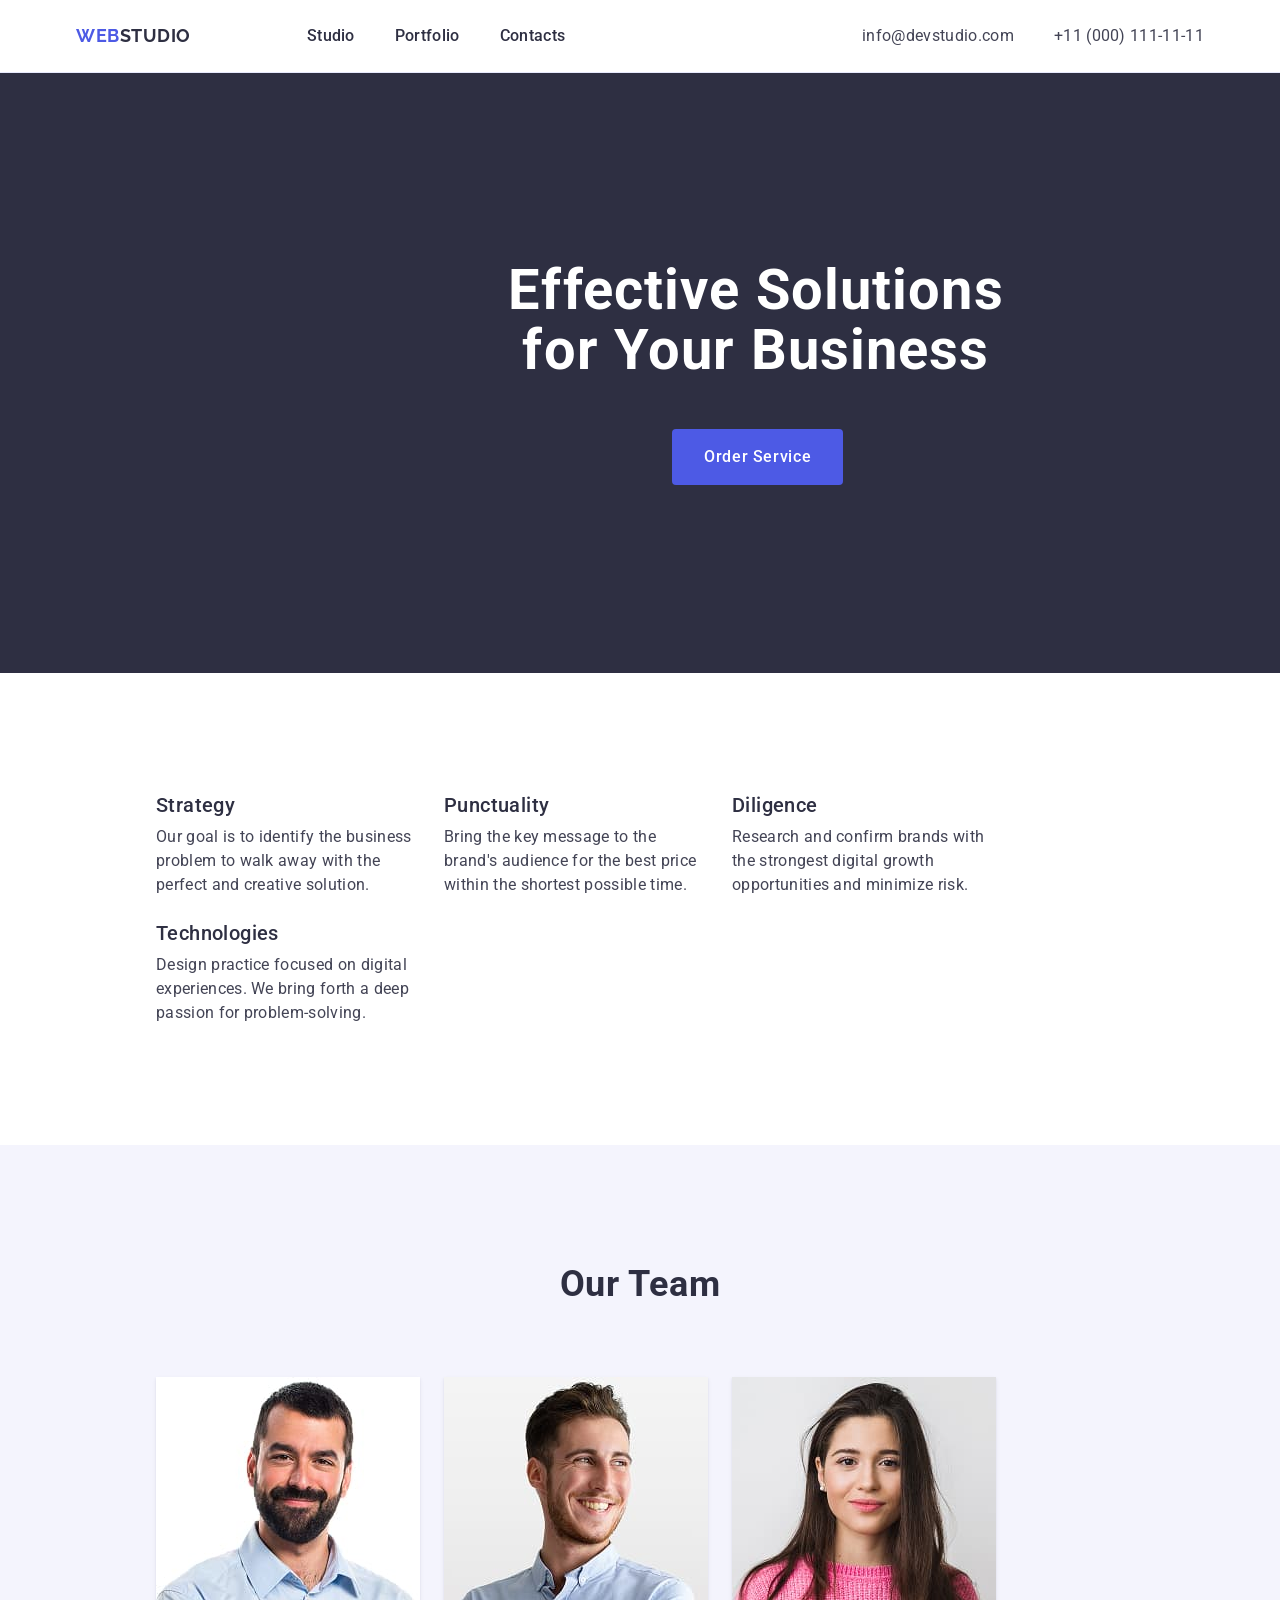
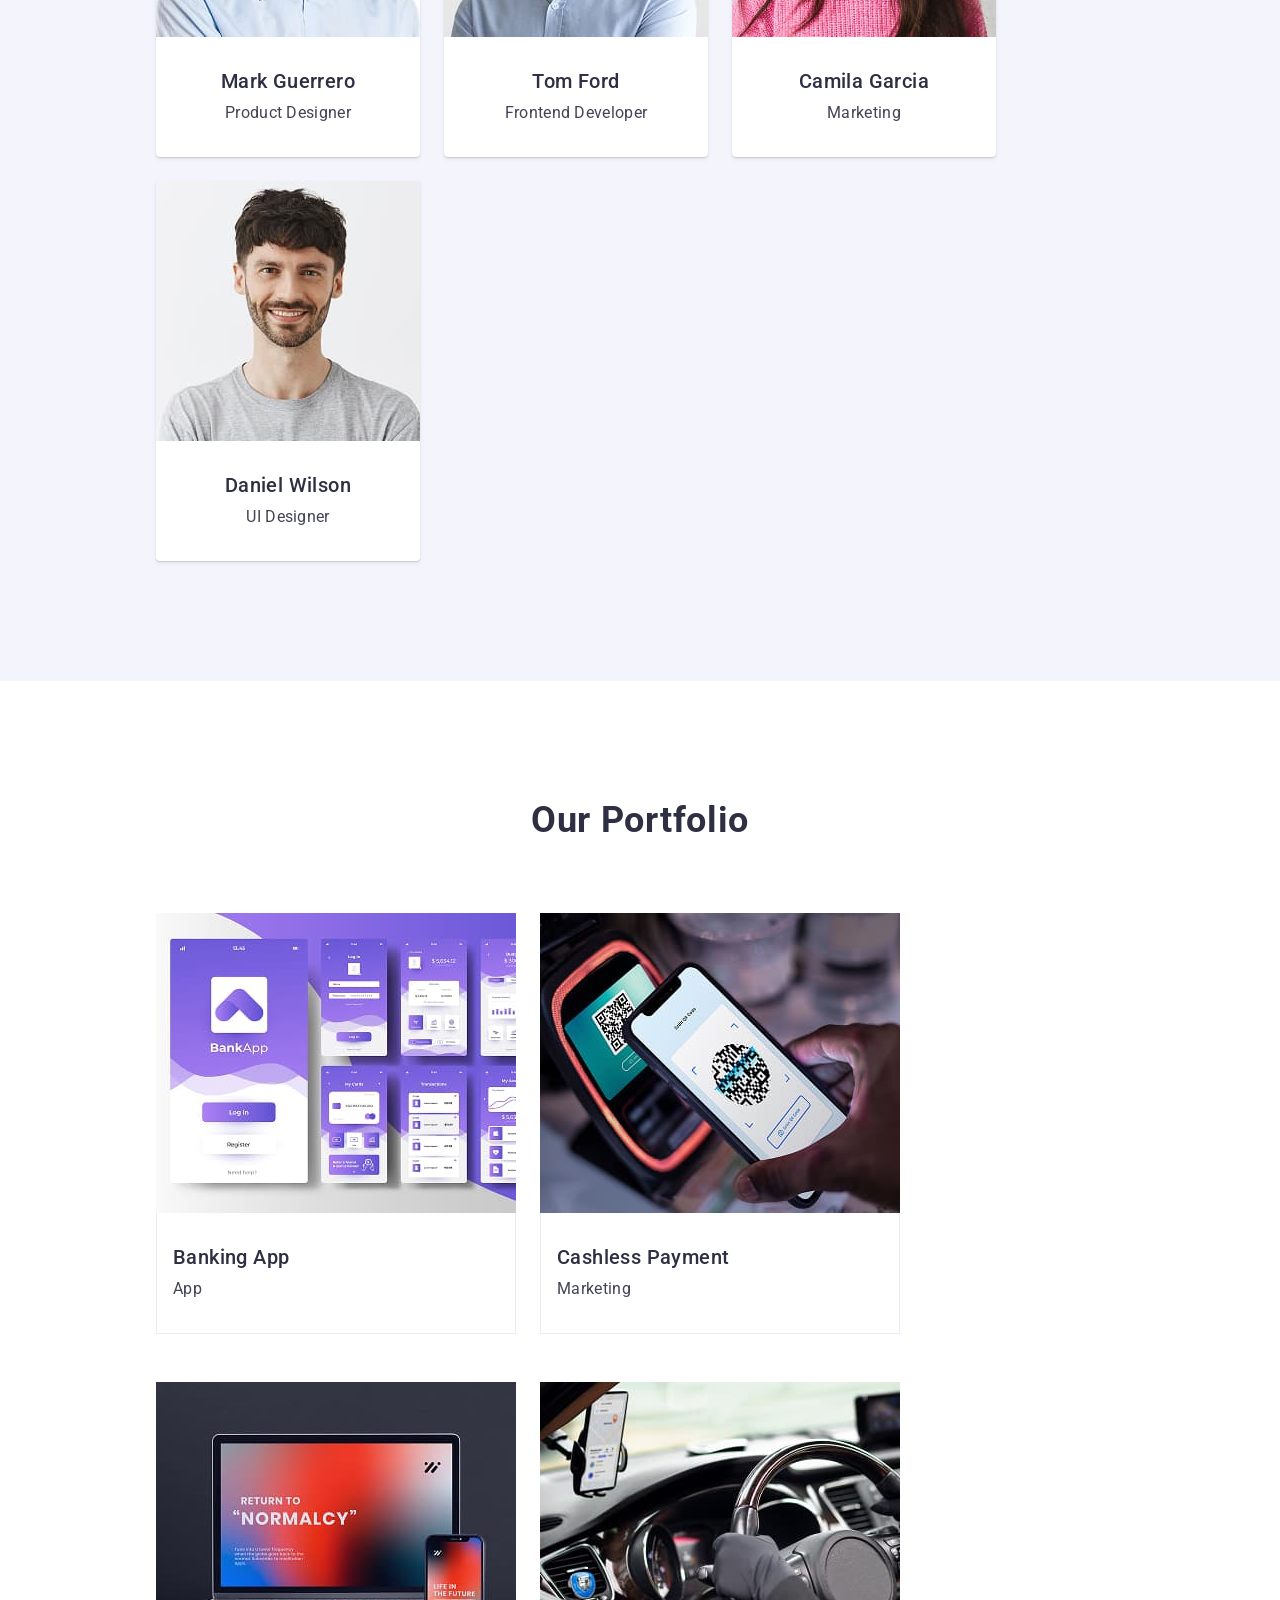
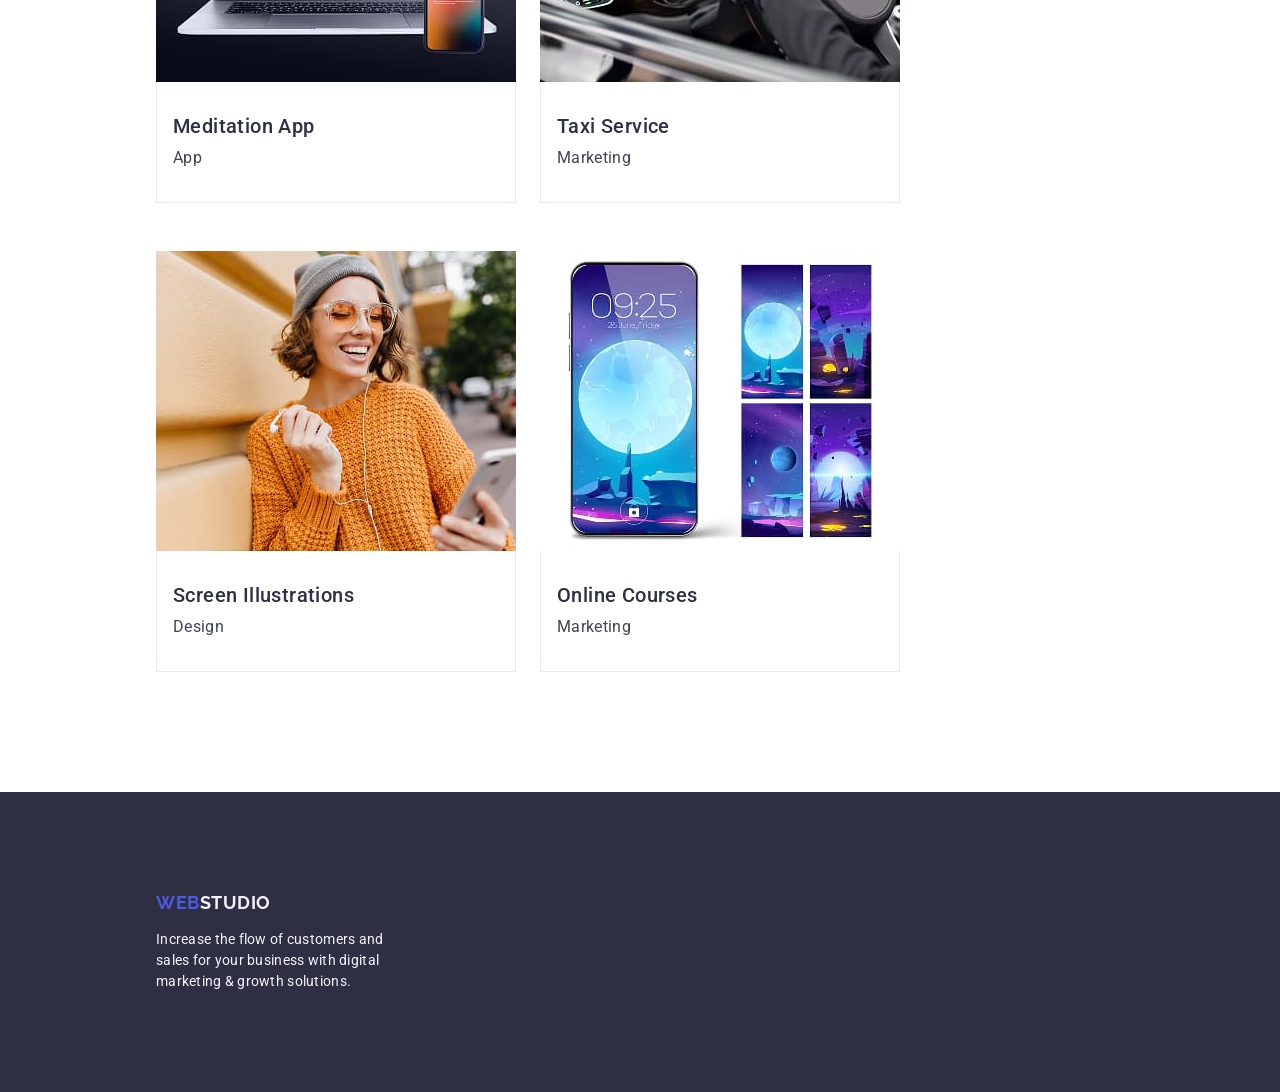
==== index.html @ 321de363 "Update index.html" ====
<!DOCTYPE html>
<html lang="en">
  <head>
    <meta charset="UTF-8" />
    <meta name="viewport" content="width=device-width, initial-scale=1.0" />
    <title>WebStudio</title>
    <link rel="preconnect" href="https://fonts.googleapis.com" />
    <link rel="preconnect" href="https://fonts.gstatic.com" crossorigin />
    <!-- <link
      href="https://fonts.googleapis.com/css2?family=Raleway:wght@700&family=Roboto:wght@400;500;700&display=swap"
      rel="stylesheet"
    /> -->
    <link
      href="https://fonts.googleapis.com/css2?family=Raleway:wght@700&family=Roboto:wght@400;500;700&display=swap"
      rel="stylesheet"
    />

    <!-- <link
      href="https://fonts.googleapis.com/css2?family=Roboto:ital,wght@0,100..900;1,100..900&display=swap"
      rel="stylesheet"
    /> -->
    <link
      rel="stylesheet"
      href="https://cdnjs.cloudflare.com/ajax/libs/modern-normalize/1.1.0/modern-normalize.min.css"
      integrity="sha512-wpPYUAdjBVSE4KJnH1VR1HeZfpl1ub8YT/NKx4PuQ5NmX2tKuGu6U/JRp5y+Y8XG2tV+wKQpNHVUX03MfMFn9Q=="
      crossorigin="anonymous"
      referrerpolicy="no-referrer"
    />
    <link rel="stylesheet" href="./css/styles.css" />
  </head>
  <body>
    <header class="flex-header">
      <div class="header-container  container">
        <nav class="header-nav">
          <a class="header-logo link" href="./index.html" lang="en"
            >WEB<span class="header-logo-studio">Studio</span></a
          >
          <ul class="header-list list">
            <li class="header-item">
              <a class="header-link link" href="./index.html">Studio</a>
            </li>
            <li class="header-item">
              <a class="header-link link" href="">Portfolio</a>
            </li>
            <li class="header-item">
              <a class="header-link link" href="">Contacts</a>
            </li>
          </ul>
        </nav>
        <address class="header-address">
          <ul class="address-list list">
            <li class="address-item">
              <a class="header-address link" href="mailto:info@devstudio.com"
                >info@devstudio.com</a
              >
            </li>
            <li class="address-item">
              <a class="header-address link" href="tel:+110001111111"
                >+11 (000) 111-11-11</a
              >
            </li>
          </ul>
        </address>
      </div>
    </header>
    <main class="main-padding ">
      <section class="hero section">
        <div class="hero-container container">
          <h1 class="hero-title">
            Effective Solutions <br />
            for Your Business
          </h1>
          <button type="button" class="hero-btn">Order Service</button>
        </div>
      </section>
      <section class="advantage section">
        <div class="container">
          <h2 class="advantage-title visually-hidden">advantage</h2>
          <ul class="advantage-list list">
            <li class="advantage-item">
              <h3 class="advantage-title">Strategy</h3>
              <p class="advantage-after-title">
                Our goal is to identify the business problem to walk away with the
                perfect and creative solution.
              </p>
            </li>
            <li class="advantage-item">
              <h3 class="advantage-title">Punctuality</h3>
              <p class="advantage-after-title">
                Bring the key message to the brand's audience for the best price
                within the shortest possible time.
              </p>
            </li>
            <li class="advantage-item">
              <h3 class="advantage-title">Diligence</h3>
              <p class="advantage-after-title">
                Research and confirm brands with the strongest digital growth
                opportunities and minimize risk.
              </p>
            </li>
            <li class="advantage-item">
              <h3 class="advantage-title">Technologies</h3>
              <p class="advantage-after-title">
                Design practice focused on digital experiences. We bring forth a
                deep passion for problem-solving.
              </p>
            </li>
          </ul>
        </div>
      </section>
      <section class="our-team section">
        <div class="container">
          <h2 class="our-team-title">Our Team</h2>
          <ul class="our-team-list list">
            <li class="team-list">
              <img src="./images/img1.jpg" alt="employee" width="264" />
              <div class="team-card">
                <h3 class="subtitle">Mark Guerrero</h3>
                <p class="after-title" lang="en">Product Designer</p>
              </div>
            </li>
            <li class="team-list">
              <img src="./images/img2.jpg" alt="employee" width="264" />
              <div class="team-card">
                <h3 class="subtitle">Tom Ford</h3>
                <p class="after-title" lang="en">Frontend Developer</p>
              </div>
            </li>
            <li class="team-list">
              <img src="./images/img3.jpg" alt="employee" width="264" />
              <div class="team-card">
                <h3 class="subtitle">Camila Garcia</h3>
                <p class="after-title" lang="en">Marketing</p>
              </div>
            </li>
            <li class="team-list">
              <img src="./images/img4.jpg" alt="employee" width="264" />
              <div class="team-card">
                <h3 class="subtitle">Daniel Wilson</h3>
                <p class="after-title" lang="en">UI Designer</p>
              </div>
            </li>
          </ul>
        </div>
      </section>
      <section class="our-portfolio section">
        <div class="container">
          <h2 class="our-team-title">Our Portfolio</h2>
          <ul class="portfolio-list list">
            <li class="portfolio-item">
              <img src="./images/img5.jpg" alt="mobile app pages" width="360" />
              <div class="portfolio-card">
                <h3 class="subtitle">Banking App</h3>
                <p class="after-title" lang="en">App</p>
              </div>
            </li>
            <li class="portfolio-item">
              <img
                src="./images/img6.jpg"
                alt="phone scans QR code"
                width="360"
              />
              <div class="portfolio-card">
                <h3 class="subtitle">Cashless Payment</h3>
                <p class="after-title" lang="en">Marketing</p>
              </div>
            </li>
            <li class="portfolio-item">
              <img src="./images/img7.jpg" alt="laptop and phone" width="360" />
              <div class="portfolio-card">
                <h3 class="subtitle">Meditation App</h3>
                <p class="after-title" lang="en">App</p>
              </div>
            </li>
            <li class="portfolio-item">
              <img
                src="./images/img8.jpg"
                alt="car steering wheel and its control panel"
                width="360"
              />
              <div class="portfolio-card">
                <h3 class="subtitle">Taxi Service</h3>
                <p class="after-title" lang="en">Marketing</p>
              </div>
            </li>
            <li class="portfolio-item">
              <img src="./images/img9.jpg" alt="girl in headphones" width="360" />
              <div class="portfolio-card">
                <h3 class="subtitle">Screen Illustrations</h3>
                <p class="after-title" lang="en">Design</p>
              </div>
            </li>
            <li class="portfolio-item">
              <img
                src="./images/img10.jpg"
                alt="phone screen wallpaper"
                width="360"
              />
              <div class="portfolio-card">
                <h3 class="subtitle">Online Courses</h3>
                <p class="after-title" lang="en">Marketing</p>
              </div>
            </li>
          </ul>
        </div>
      </section>
    </main>
    <footer class="footer-background ">
      <div class="container">
        <a class="footer-logo link" href="./index.html" lang="en"
          >WEB<span class="footer-logo-studio">Studio</span></a
        >
        <p class="footer-after-title">
          Increase the flow of customers and sales for your business with
          digital marketing & growth solutions.
        </p>
      </div>
    </footer>
  </body>
</html>
---- css/styles.css ----
:root {
  --h-color: #2e2f42;
  --paragraph-color: #434455;
  --accent-color: #4d5ae5;
  --background-color: #ffffff;
  --logo-color: #f4f4fd;
  --focus-color: #404bbf;
}

*,
*::before,
*::after {
  box-sizing: border-box;
}

h1,
h2,
h3,
h4,
h5,
h6 {
  padding: 0;
  margin: 0;
}
p {
  margin: 0;
  padding: 0;
}

ul {
  margin: 0;
  padding: 0;
}

img {
  display: block;
  max-width: 100%;
  height: auto;
}

main {
  display: block;
  margin: 0;
  padding: 0;
  /* width: 100%; */
}

.container {
  width: 100%;
  max-width: 1440px;
  padding-left: 156px;
  padding-right: 156px;
  /* margin-left: auto;
  margin-right: auto; */
  /* box-sizing: border-box; */
}

body {
  font-family: "Roboto", sans-serif;
  background: var(--background-color);
  color: var(--paragraph-color);
  overflow-x: hidden;
  margin: 0;
}

address {
  font-style: normal;
}

button {
  all: unset;
  cursor: pointer;
  font: inherit;
  color: inherit;
  background-color: transparent;
}

.visually-hidden {
  position: absolute;
  width: 1px;
  height: 1px;
  margin: -1px;
  padding: 0;
  overflow: hidden;
  clip: rect(0, 0, 0, 0);
  white-space: nowrap;
  border: 0;
}

.section {
  padding-top: 120px;
  padding-bottom: 120px;
}

.list {
  list-style: none;
}

.link {
  text-decoration: none;
}

/* header*/

.flex-header{
 border-bottom: 1px solid #e7e9fc;
}

.header-container {
  width: 1158px;
  padding: 0 15px;
  display: flex;
  justify-content: space-between;
  align-items: center;
  padding-top: 24px;
  padding-bottom: 24px;
  flex-wrap: wrap;
  margin: 0 auto;
 
}

.header {
  background: var(--background-color);
}

.header-nav {
  display: flex;
  align-items: center;
  gap: 40px;
  flex-wrap: wrap;
}

.header-list {
  display: flex;
  gap: 40px;
}

.address-list {
  display: flex;
  flex-wrap: wrap;
  gap: 40px;
}

.header-logo-studio {
  font-family: "Raleway", sans-serif;
  font-weight: bold;
  font-size: 18px;
  text-transform: uppercase;
  line-height: 1.17;
  letter-spacing: 0.03em;
  color: var(--h-color);
  margin-right: 76px
}

.header-item {
  display: block;
  box-sizing: border-box;
}

.header-logo {
  font-family: "Raleway", sans-serif;
  font-weight: bold;
  text-transform: uppercase;
  font-size: 18px;
  line-height: 1.17;
  letter-spacing: 0.03em;
  display: inline-block;
  color: var(--accent-color);
}

.header-link {
  font-weight: 500;
  font-size: 16px;
  line-height: 1.5;
  letter-spacing: 0.02em;
  color: var(--h-color);
}
.header-link:hover,
.header-link:focus,
.header-link:active {
  color: var(--focus-color);
}

.header-list {
  display: flex;
  flex-wrap: wrap;
  gap: 40px;
}

.header-address {
  font-weight: 400;
  font-size: 16px;
  line-height: 1.5;
  letter-spacing: 0.02em;
  color: var(--paragraph-color);
}

.header-address:hover,
.header-address:focus {
  color: var(--focus-color);
}

/* hero*/

.hero {
  background: var(--h-color);
  text-align: center;
  padding: 188px 0 188px 0px;
}

.hero-title {
  max-width: 496px;
  font-weight: 700;
  font-size: 56px;
  line-height: 1.07;
  text-align: center;
  letter-spacing: 0.02em;
  color: var(--background-color);
  margin-bottom: 48px;
}

.hero-container {
  margin-left: 352px;
}

.hero-btn {
  display: block;
  box-sizing: border-box;
  font-weight: 500;
  font-size: 16px;
  line-height: 1.5;
  letter-spacing: 0.04em;
  color: var(--background-color);
  background: #4d5ae5;
  text-align: center;
  min-width: 169px;
  height: 56px;
  padding: 16px 32px 16px 32px;
  border-radius: 4px;
  margin-left: 164px;
}

.hero-btn:hover,
.hero-btn:focus {
  background: var(--focus-color);
}

/*advantage */

.advantage-list {
  display: flex;
  flex-wrap: wrap;
  gap: 24px;
}

.advantage-title {
  font-weight: 500;
  font-size: 20px;
  line-height: 1.2;
  letter-spacing: 0.02em;
  color: var(--h-color);
  margin-bottom: 8px;
}
.advantage-after-title {
  font-size: 16px;
  line-height: 1.5;
  letter-spacing: 0.02em;
  color: var(--paragraph-color);
  max-width: 264px;
}

/*our_team*/

.our-team {
  background-color: var(--logo-color);
}

.our-team-list {
  display: flex;
  flex-wrap: wrap;
  gap: 24px;
}

.our-team-title {
  font-weight: bold;
  font-size: 36px;
  line-height: 1.11;
  text-align: center;
  letter-spacing: 0.02em;
  text-transform: capitalize;
  color: var(--h-color);
  margin-bottom: 72px;
}

.subtitle {
  font-weight: 500;
  font-size: 20px;
  line-height: 1.2;
  letter-spacing: 0.02em;
  color: var(--h-color);
}
.after-title {
  font-size: 16px;
  line-height: 1.5;
  letter-spacing: 0.02em;
  color: var(--paragraph-color);
}

.team-list {
  background-color: var(--background-color);
  border-radius: 0px 0px 4px 4px;
  box-shadow: 0px 2px 4px rgba(46, 47, 66, 0.08),
    0px 1px 1px rgba(46, 47, 66, 0.16);
}

.team-list img {
  display: block;
}

.team-card {
  text-align: center;
  padding: 32px 0 32px 0;
}

.subtitle {
  margin-bottom: 8px;
}

/* our portfolio */

.portfolio-list {
  display: flex;
  column-gap: 24px;
  flex-wrap: wrap;
  /* flex-direction: row; */
  /* justify-content: space-between; */
  /* flex-wrap: wrap; */
}

.portfolio-card {
  padding: 32px 16px;
  padding-bottom: 32px;
  border-bottom: 1px solid #e7e9fc;
  border-left: 1px solid #e7e9fc;
  border-right: 1px solid #e7e9fc;
}

.portfolio-item {
  background-color: var(--background-color);
  width: fit-content;
  margin-bottom: 48px;
}

.portfolio-item:nth-last-child(-n + 3) {
  margin-bottom: 0;
}

/*footer*/

.footer-logo {
  font-family: "Raleway", sans-serif;
  font-weight: bold;
  text-transform: uppercase;
  font-size: 18px;
  line-height: 1.17;
  letter-spacing: 0.03em;
  display: inline-block;
  color: var(--accent-color);
  margin-bottom: 16px;
}

.footer-background {
  background: var(--h-color);
  padding: 100px 0 100px 0;
}

.footer-logo-studio {
  font-family: "Raleway", sans-serif;
  font-weight: bold;
  text-transform: uppercase;
  font-size: 18px;
  line-height: 1.17;
  letter-spacing: 0.03em;
  color: var(--logo-color);
}

.footer-after-title {
  font-size: 14px;
  line-height: 1.5;
  letter-spacing: 0.02em;
  color: var(--logo-color);
  width: 264px;
}
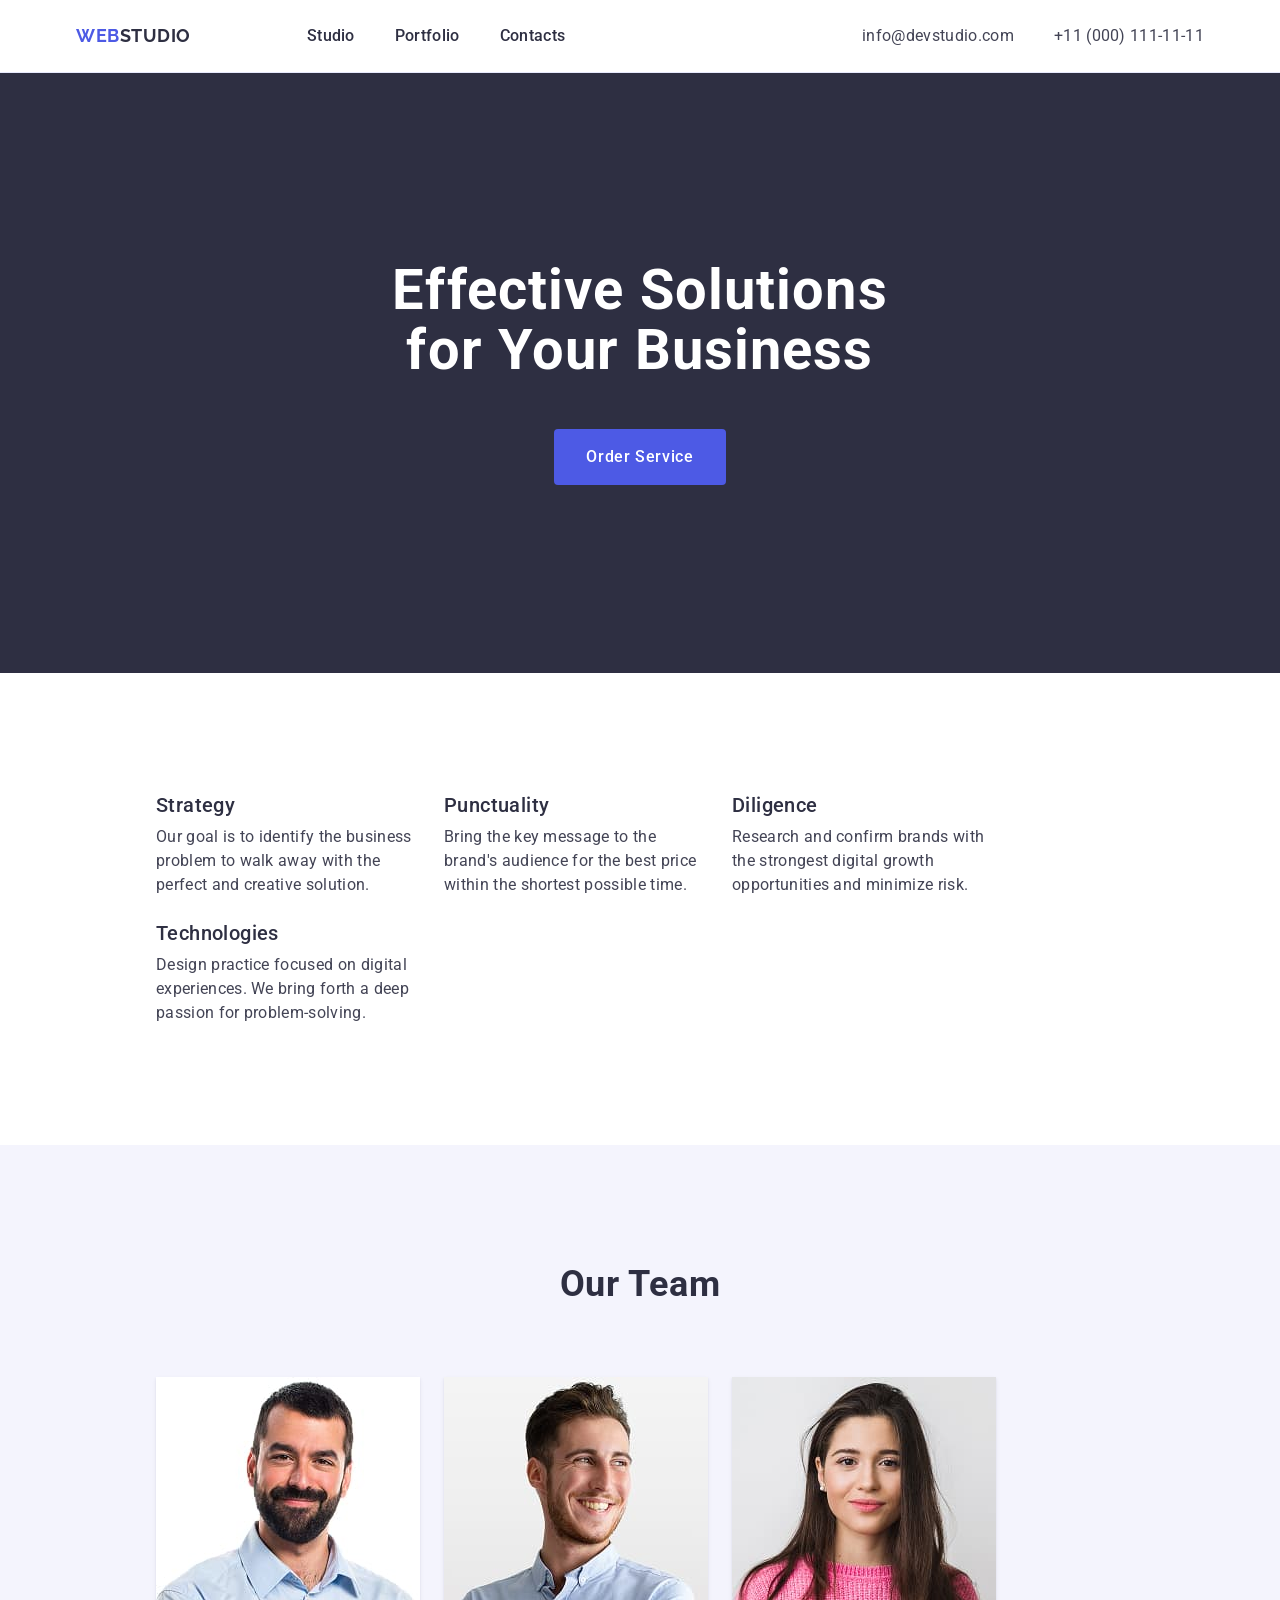
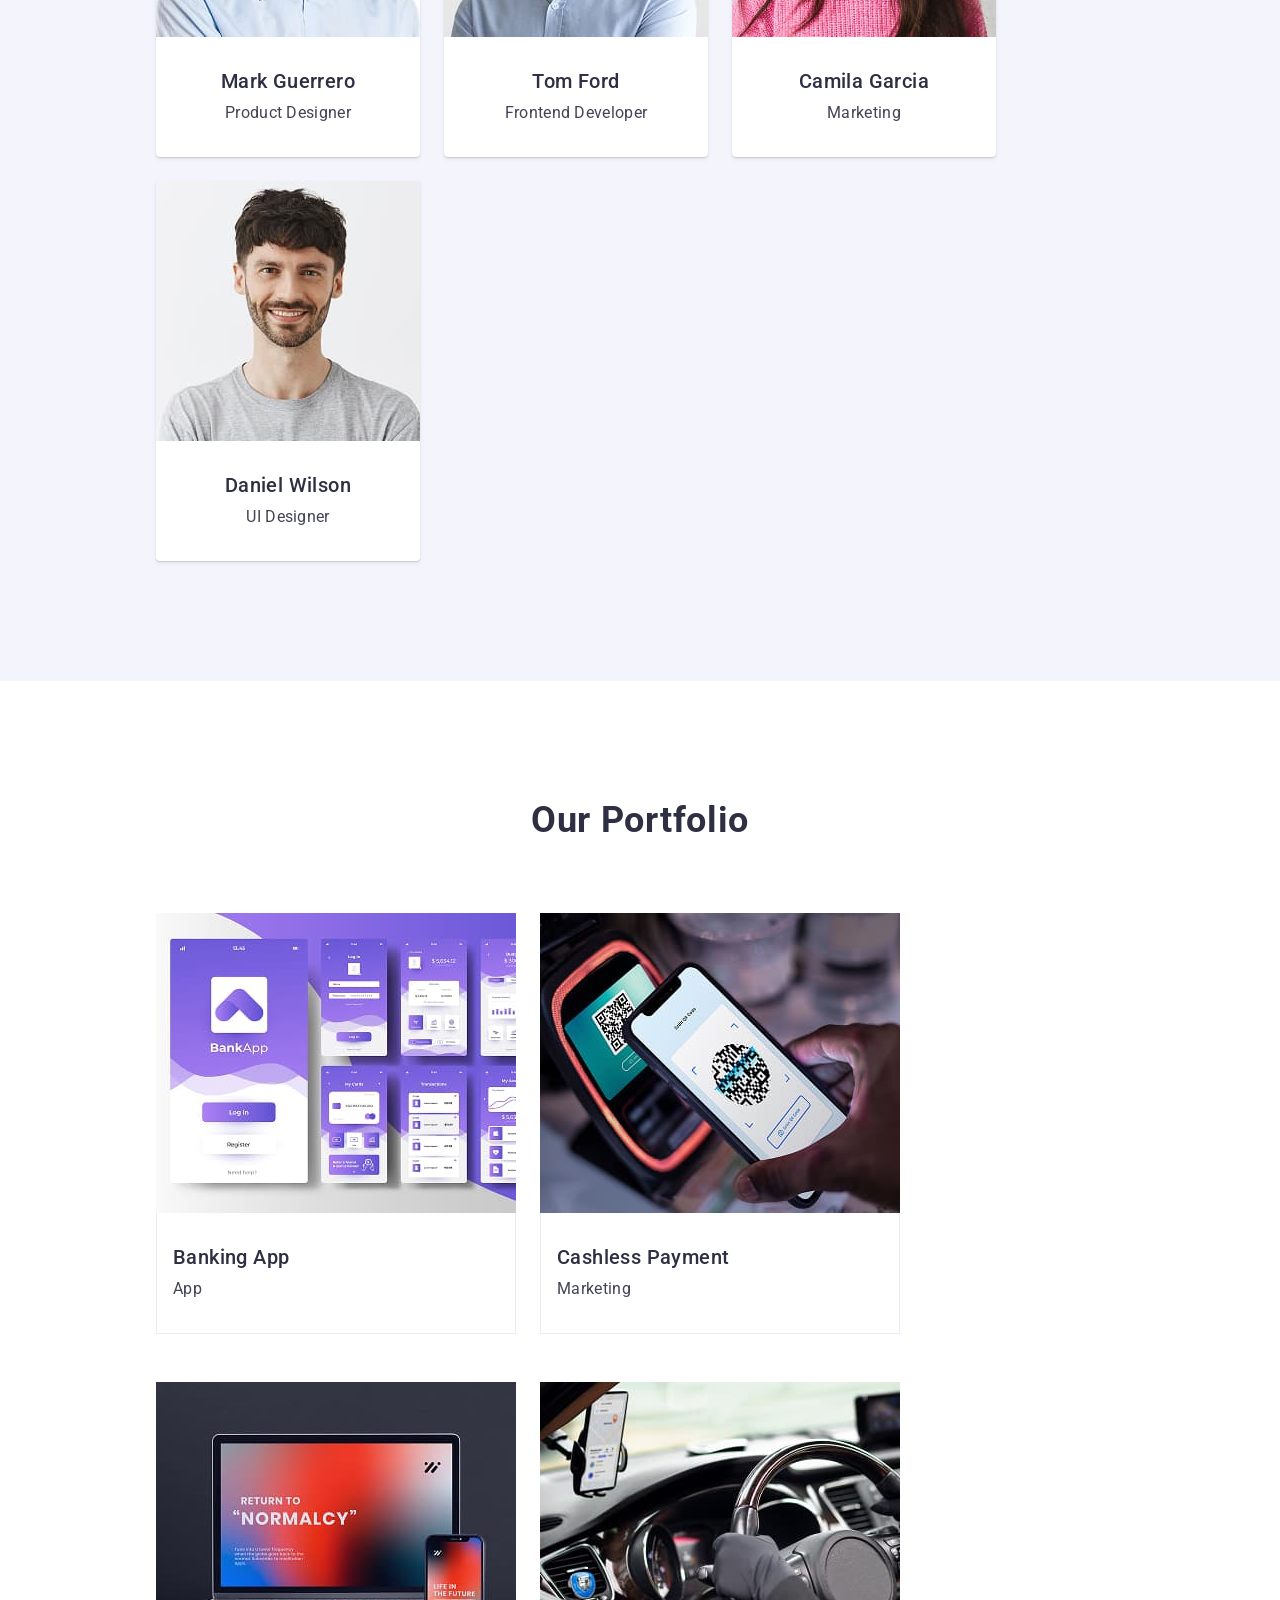
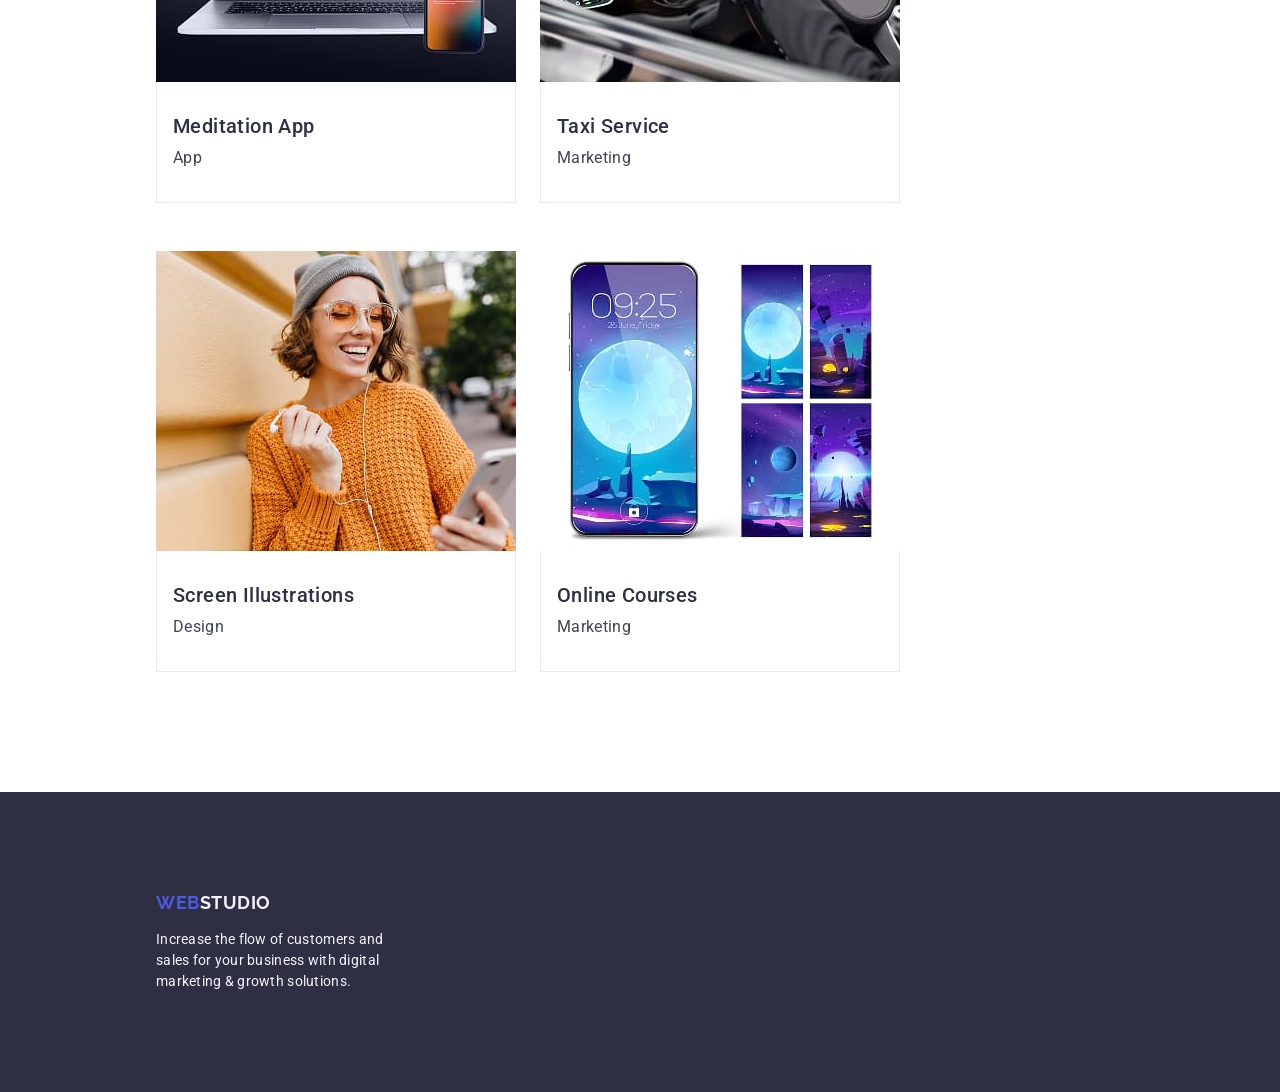
==== commit 3368f110: "hero btn" ====
--- a/index.html
+++ b/index.html
@@ -28,7 +28,7 @@
     />
     <link rel="stylesheet" href="./css/styles.css" />
   </head>
-  <body>
+  <body >
     <header class="flex-header">
       <div class="header-container  container">
         <nav class="header-nav">
--- a/css/styles.css
+++ b/css/styles.css
@@ -50,9 +50,9 @@
   max-width: 1440px;
   padding-left: 156px;
   padding-right: 156px;
-  /* margin-left: auto;
-  margin-right: auto; */
-  /* box-sizing: border-box; */
+  margin-left: auto;
+  margin-right: auto;
+  box-sizing: border-box;
 }
 
 body {
@@ -102,8 +102,8 @@
 
 /* header*/
 
-.flex-header{
- border-bottom: 1px solid #e7e9fc;
+.flex-header {
+  border-bottom: 1px solid #e7e9fc;
 }
 
 .header-container {
@@ -116,7 +116,6 @@
   padding-bottom: 24px;
   flex-wrap: wrap;
   margin: 0 auto;
- 
 }
 
 .header {
@@ -149,7 +148,6 @@
   line-height: 1.17;
   letter-spacing: 0.03em;
   color: var(--h-color);
-  margin-right: 76px
 }
 
 .header-item {
@@ -166,6 +164,7 @@
   letter-spacing: 0.03em;
   display: inline-block;
   color: var(--accent-color);
+  margin-right: 76px;
 }
 
 .header-link {
@@ -220,7 +219,11 @@
 }
 
 .hero-container {
-  margin-left: 352px;
+  /* margin-left: 352px; */
+  text-align: center;
+  display: flex;
+  flex-direction: column;
+  align-items: center;
 }
 
 .hero-btn {
@@ -232,12 +235,12 @@
   letter-spacing: 0.04em;
   color: var(--background-color);
   background: #4d5ae5;
-  text-align: center;
+  /* text-align: center; */
   min-width: 169px;
   height: 56px;
   padding: 16px 32px 16px 32px;
   border-radius: 4px;
-  margin-left: 164px;
+  /* margin-left: 164px; */
 }
 
 .hero-btn:hover,
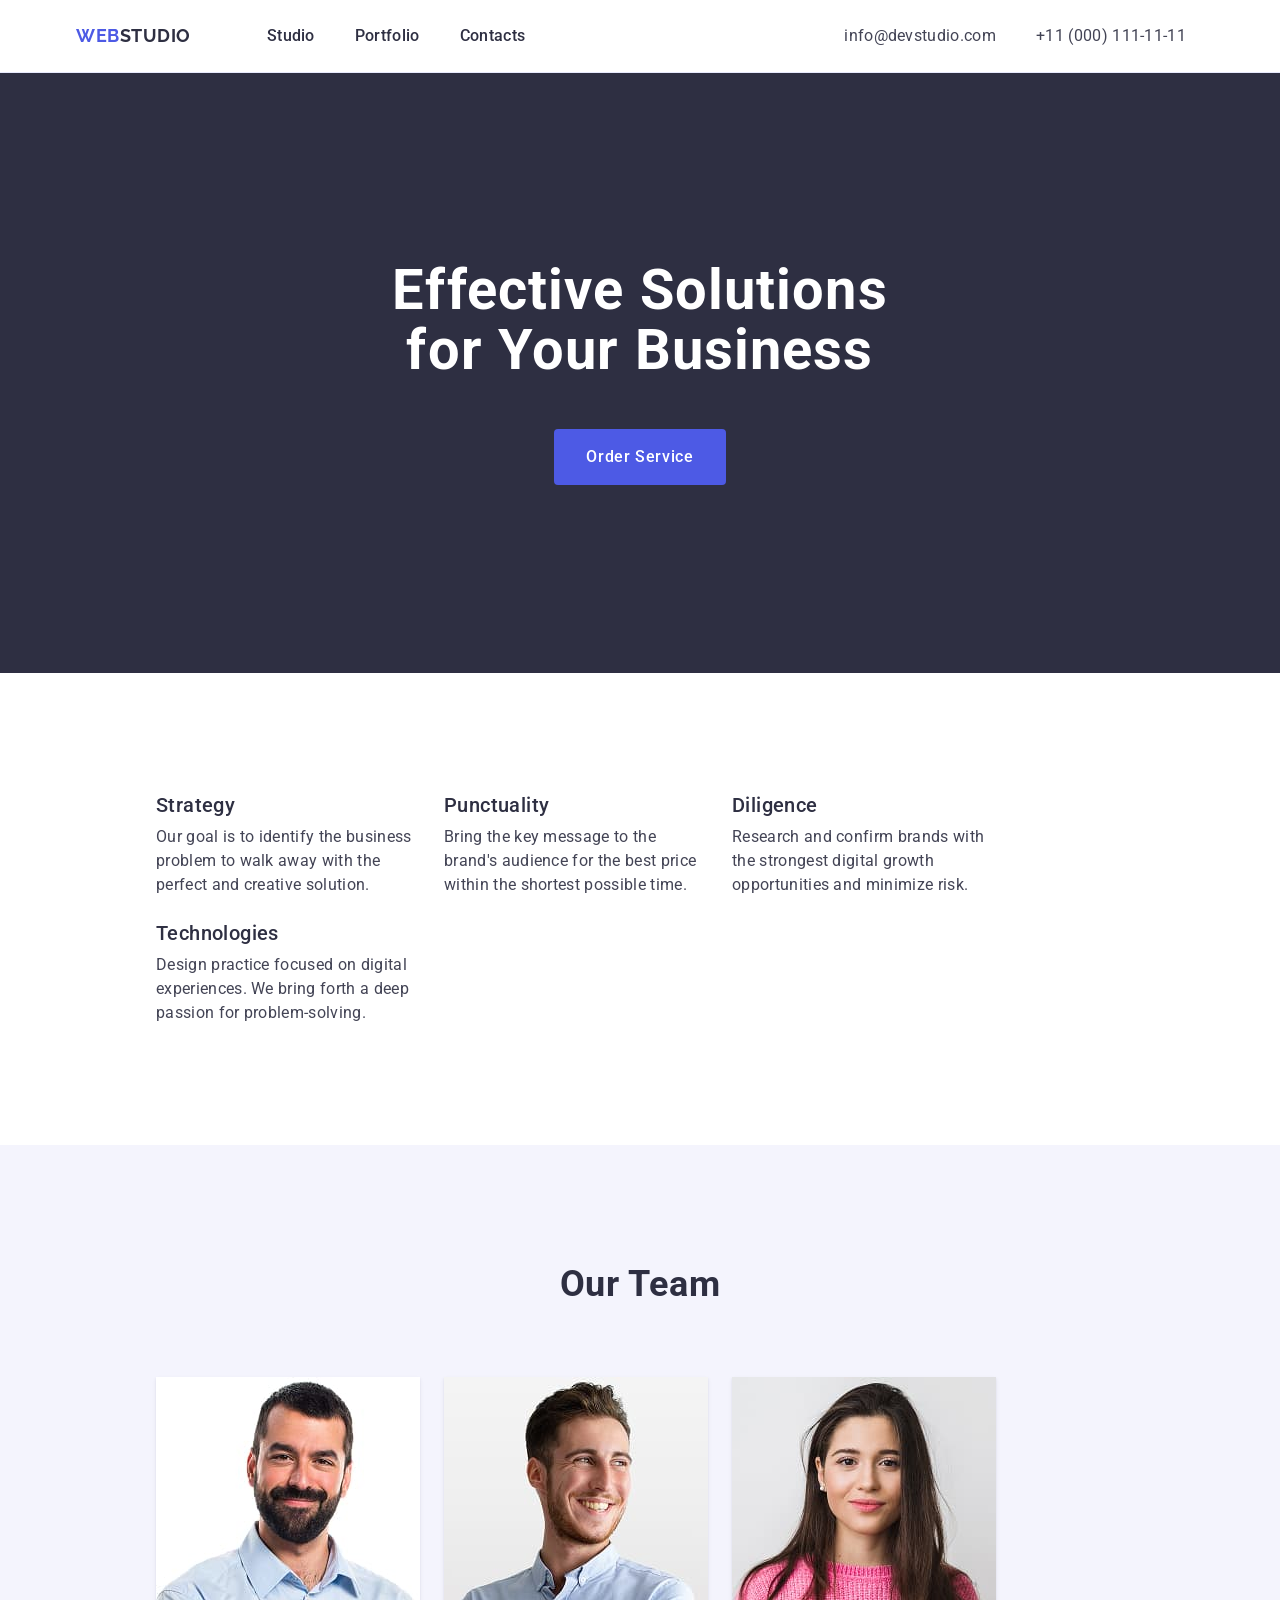
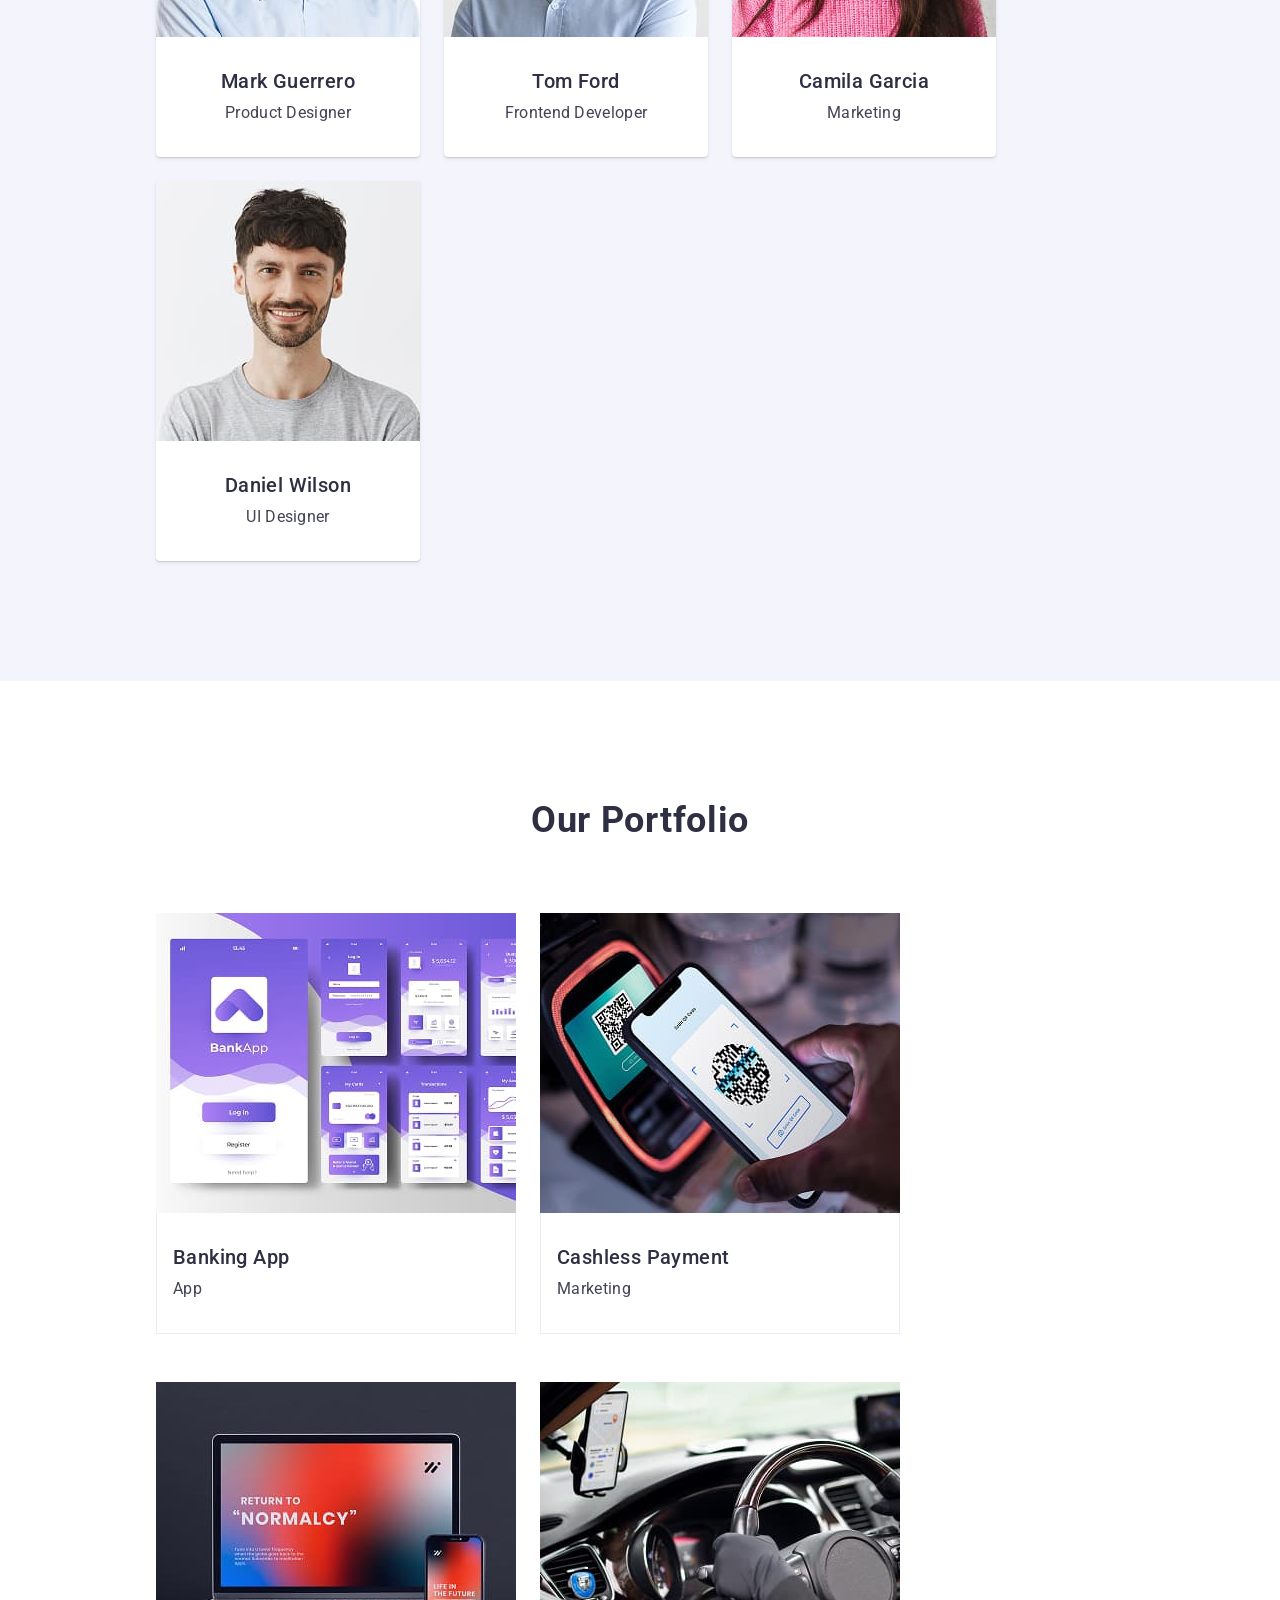
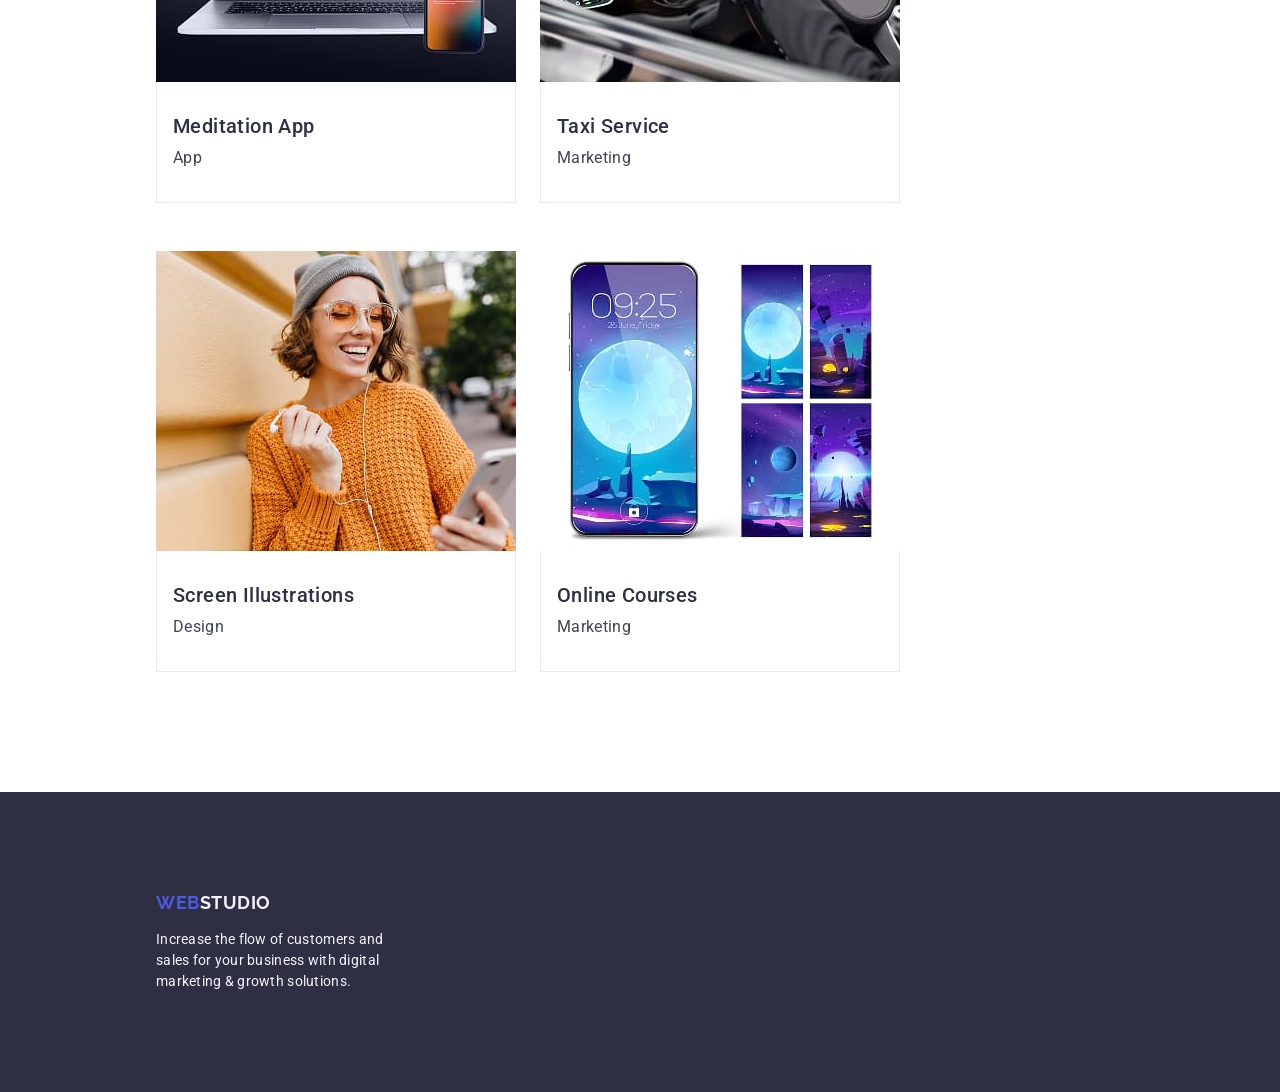
==== commit 067eea0d: "header" ====
--- a/index.html
+++ b/index.html
@@ -28,13 +28,13 @@
     />
     <link rel="stylesheet" href="./css/styles.css" />
   </head>
-  <body >
+  <body>
     <header class="flex-header">
-      <div class="header-container  container">
+      <div class="header-container container">
+        <a class="header-logo link" href="./index.html" lang="en"
+          >WEB<span class="header-logo-studio">Studio</span></a
+        >
         <nav class="header-nav">
-          <a class="header-logo link" href="./index.html" lang="en"
-            >WEB<span class="header-logo-studio">Studio</span></a
-          >
           <ul class="header-list list">
             <li class="header-item">
               <a class="header-link link" href="./index.html">Studio</a>
@@ -63,7 +63,7 @@
         </address>
       </div>
     </header>
-    <main class="main-padding ">
+    <main class="main-padding">
       <section class="hero section">
         <div class="hero-container container">
           <h1 class="hero-title">
@@ -80,8 +80,8 @@
             <li class="advantage-item">
               <h3 class="advantage-title">Strategy</h3>
               <p class="advantage-after-title">
-                Our goal is to identify the business problem to walk away with the
-                perfect and creative solution.
+                Our goal is to identify the business problem to walk away with
+                the perfect and creative solution.
               </p>
             </li>
             <li class="advantage-item">
@@ -184,7 +184,11 @@
               </div>
             </li>
             <li class="portfolio-item">
-              <img src="./images/img9.jpg" alt="girl in headphones" width="360" />
+              <img
+                src="./images/img9.jpg"
+                alt="girl in headphones"
+                width="360"
+              />
               <div class="portfolio-card">
                 <h3 class="subtitle">Screen Illustrations</h3>
                 <p class="after-title" lang="en">Design</p>
@@ -205,7 +209,7 @@
         </div>
       </section>
     </main>
-    <footer class="footer-background ">
+    <footer class="footer-background">
       <div class="container">
         <a class="footer-logo link" href="./index.html" lang="en"
           >WEB<span class="footer-logo-studio">Studio</span></a
--- a/css/styles.css
+++ b/css/styles.css
@@ -107,13 +107,17 @@
 }
 
 .header-container {
+  /* padding-left: 156px; */
   width: 1158px;
   padding: 0 15px;
-  display: flex;
-  justify-content: space-between;
+  display: flex; 
   align-items: center;
-  padding-top: 24px;
-  padding-bottom: 24px;
+  justify-content: flex-start;
+  /* align-items: center; */
+  /* padding: 0px 15px 0px 15px; */
+  /* padding-top: 24px;
+  padding-bottom: 24px; */
+  /* padding: 24px 0 24px 0; */
   flex-wrap: wrap;
   margin: 0 auto;
 }
@@ -123,21 +127,25 @@
 }
 
 .header-nav {
-  display: flex;
-  align-items: center;
+  /* display: flex; */
+  /* align-items: center; */
+  /* gap: 40px;
+  flex-wrap: wrap; */
+}
+
+.header-list {
+  /* display: flex;
+  gap: 40px; */
+  /* margin-left: 320px; */
+  /* padding: 24px 0; */
+  /* padding: 24px 0 24px; */
+}
+
+.address-list {
+  display: flex;
+  flex-wrap: wrap;
   gap: 40px;
-  flex-wrap: wrap;
-}
-
-.header-list {
-  display: flex;
-  gap: 40px;
-}
-
-.address-list {
-  display: flex;
-  flex-wrap: wrap;
-  gap: 40px;
+  margin-left: 319px;
 }
 
 .header-logo-studio {
@@ -153,6 +161,7 @@
 .header-item {
   display: block;
   box-sizing: border-box;
+  padding: 24px 0 24px 0;
 }
 
 .header-logo {
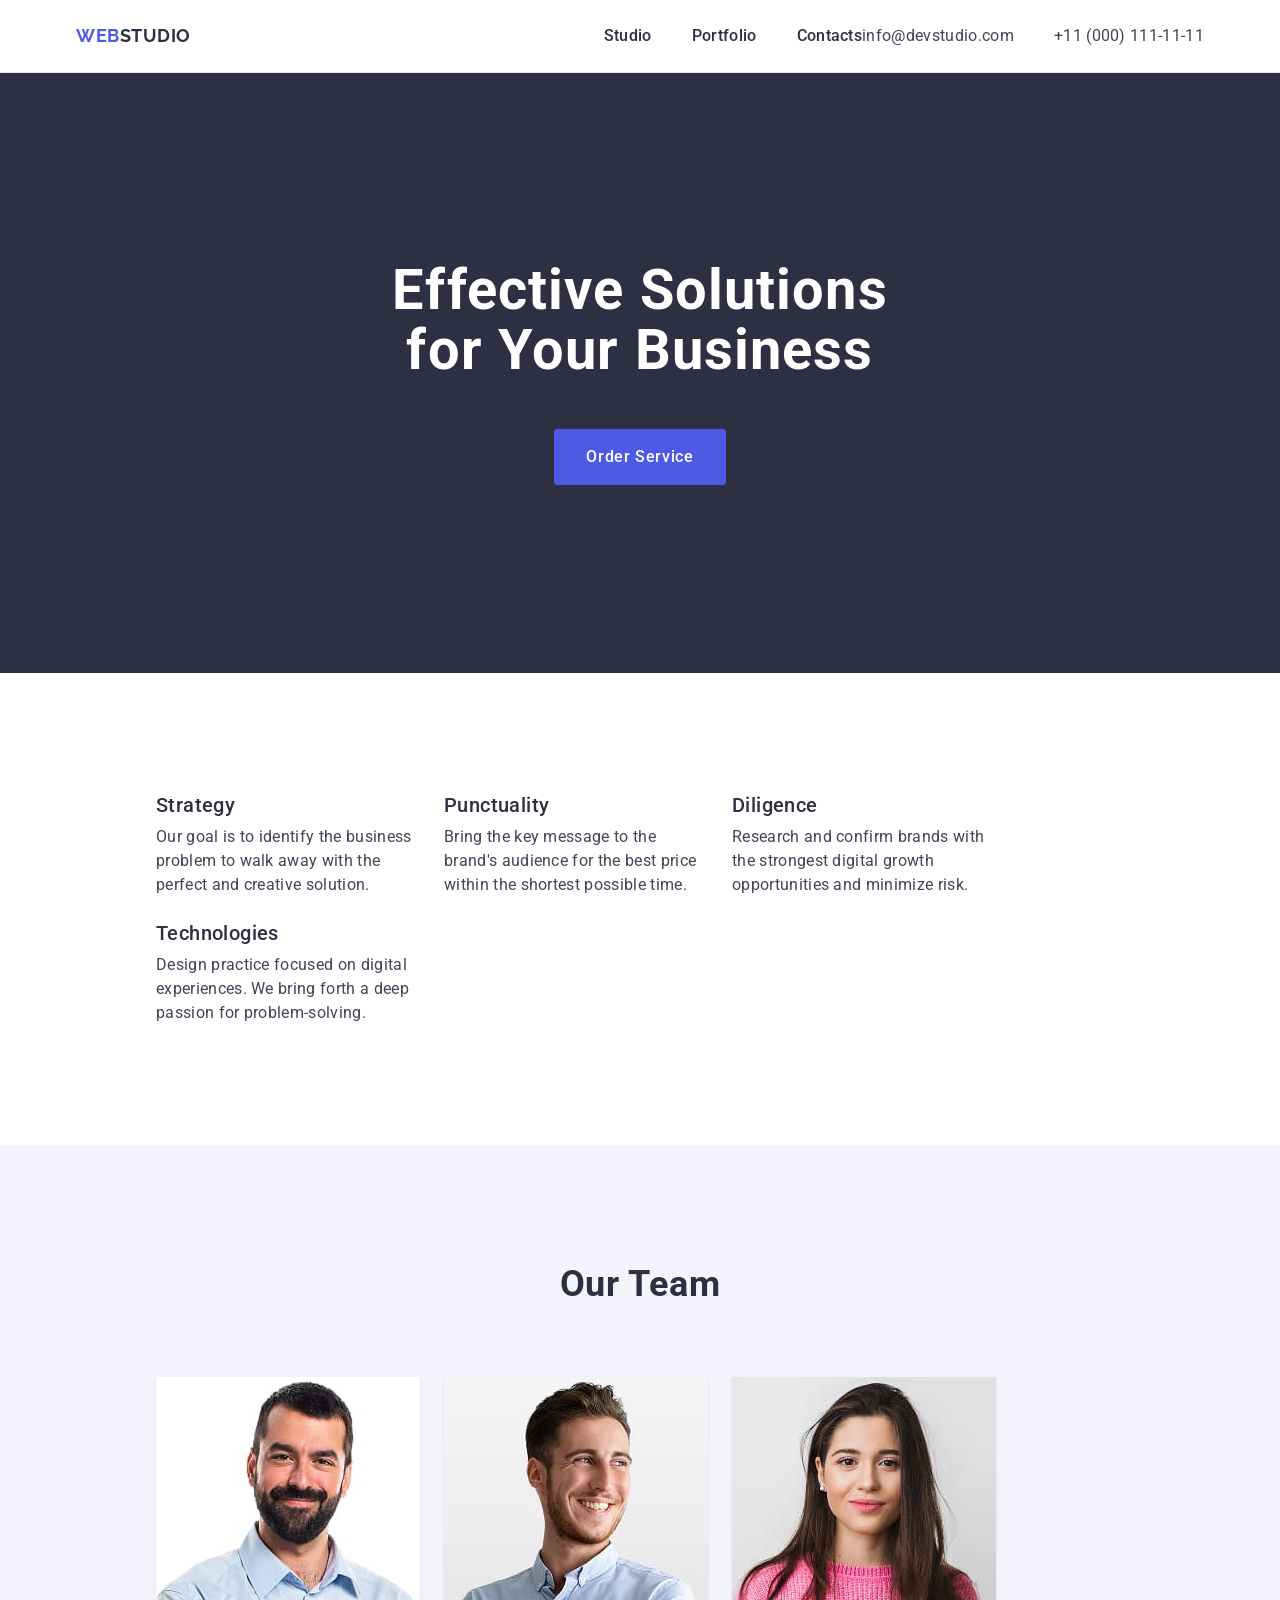
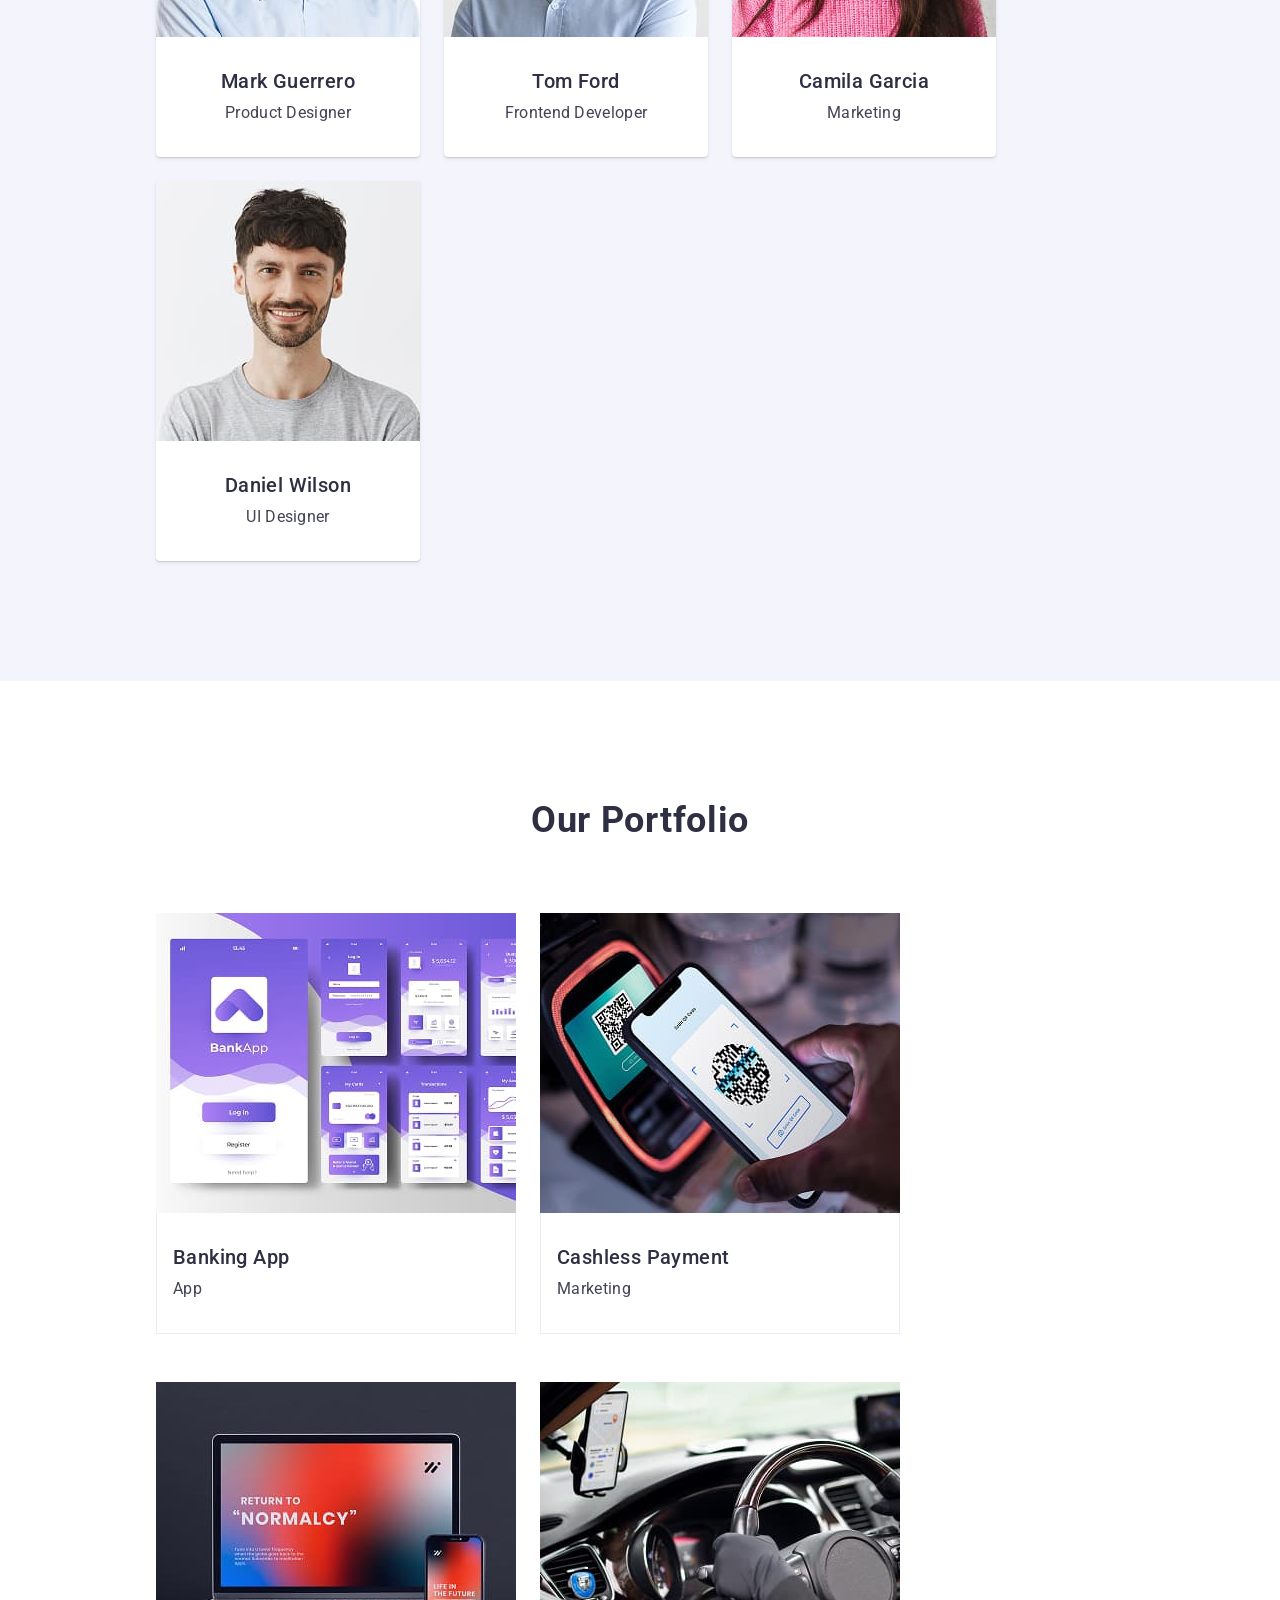
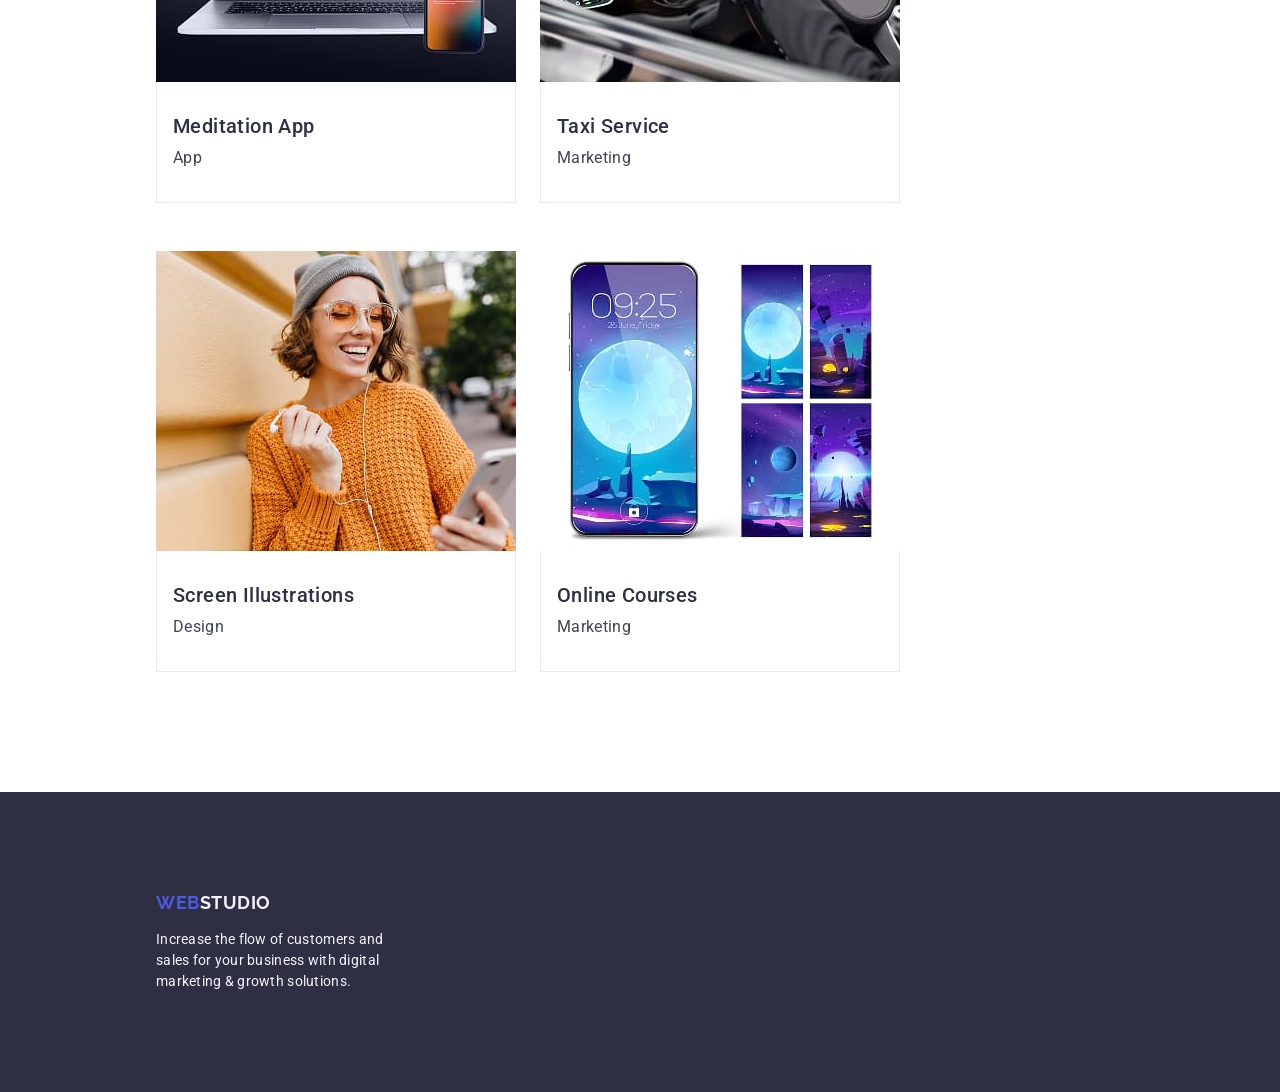
==== commit ab347732: "header" ====
--- a/index.html
+++ b/index.html
@@ -34,33 +34,35 @@
         <a class="header-logo link" href="./index.html" lang="en"
           >WEB<span class="header-logo-studio">Studio</span></a
         >
-        <nav class="header-nav">
-          <ul class="header-list list">
-            <li class="header-item">
-              <a class="header-link link" href="./index.html">Studio</a>
-            </li>
-            <li class="header-item">
-              <a class="header-link link" href="">Portfolio</a>
-            </li>
-            <li class="header-item">
-              <a class="header-link link" href="">Contacts</a>
-            </li>
-          </ul>
-        </nav>
-        <address class="header-address">
-          <ul class="address-list list">
-            <li class="address-item">
-              <a class="header-address link" href="mailto:info@devstudio.com"
-                >info@devstudio.com</a
-              >
-            </li>
-            <li class="address-item">
-              <a class="header-address link" href="tel:+110001111111"
-                >+11 (000) 111-11-11</a
-              >
-            </li>
-          </ul>
-        </address>
+        <div class="xxxxxxxx">
+          <nav class="header-nav">
+            <ul class="header-list list">
+              <li class="header-item">
+                <a class="header-link link" href="./index.html">Studio</a>
+              </li>
+              <li class="header-item">
+                <a class="header-link link" href="">Portfolio</a>
+              </li>
+              <li class="header-item">
+                <a class="header-link link" href="">Contacts</a>
+              </li>
+            </ul>
+          </nav>
+          <address class="header-address">
+            <ul class="address-list list">
+              <li class="address-item">
+                <a class="header-address link" href="mailto:info@devstudio.com"
+                  >info@devstudio.com</a
+                >
+              </li>
+              <li class="address-item">
+                <a class="header-address link" href="tel:+110001111111"
+                  >+11 (000) 111-11-11</a
+                >
+              </li>
+            </ul>
+          </address>
+        </div>
       </div>
     </header>
     <main class="main-padding">
--- a/css/styles.css
+++ b/css/styles.css
@@ -102,50 +102,37 @@
 
 /* header*/
 
+/* Стиль хедера */
 .flex-header {
   border-bottom: 1px solid #e7e9fc;
-}
-
+  background-color: var(--background-color);
+}
+
+/* Контейнер */
 .header-container {
-  /* padding-left: 156px; */
+  display: flex;
+  align-items: center;
+  justify-content: space-between;
   width: 1158px;
   padding: 0 15px;
-  display: flex; 
-  align-items: center;
-  justify-content: flex-start;
-  /* align-items: center; */
-  /* padding: 0px 15px 0px 15px; */
-  /* padding-top: 24px;
-  padding-bottom: 24px; */
-  /* padding: 24px 0 24px 0; */
-  flex-wrap: wrap;
   margin: 0 auto;
 }
 
-.header {
-  background: var(--background-color);
-}
-
-.header-nav {
-  /* display: flex; */
-  /* align-items: center; */
-  /* gap: 40px;
-  flex-wrap: wrap; */
-}
-
-.header-list {
-  /* display: flex;
-  gap: 40px; */
-  /* margin-left: 320px; */
-  /* padding: 24px 0; */
-  /* padding: 24px 0 24px; */
-}
-
-.address-list {
-  display: flex;
-  flex-wrap: wrap;
-  gap: 40px;
-  margin-left: 319px;
+.xxxxxxxx {
+  display: flex;
+}
+
+/* Логотип */
+.header-logo {
+  display: inline-block;
+  font-family: "Raleway", sans-serif;
+  font-weight: bold;
+  font-size: 18px;
+  line-height: 1.17;
+  text-transform: uppercase;
+  letter-spacing: 0.03em;
+  color: var(--accent-color);
+  margin-right: 76px;
 }
 
 .header-logo-studio {
@@ -158,50 +145,65 @@
   color: var(--h-color);
 }
 
+/* Навігація */
+.header-nav {
+  display: flex;
+  align-items: center;
+}
+
+/* Список навігації */
+.header-list {
+  display: flex;
+  gap: 40px;
+}
+
+/* Пункти навігації */
 .header-item {
   display: block;
-  box-sizing: border-box;
-  padding: 24px 0 24px 0;
-}
-
-.header-logo {
-  font-family: "Raleway", sans-serif;
-  font-weight: bold;
-  text-transform: uppercase;
-  font-size: 18px;
-  line-height: 1.17;
-  letter-spacing: 0.03em;
-  display: inline-block;
-  color: var(--accent-color);
-  margin-right: 76px;
-}
-
+}
+
+/* Посилання */
 .header-link {
+  display: block;
   font-weight: 500;
   font-size: 16px;
   line-height: 1.5;
   letter-spacing: 0.02em;
   color: var(--h-color);
-}
+  /* padding: 24px 0; */
+  transition: color 250ms ease;
+}
+
 .header-link:hover,
 .header-link:focus,
 .header-link:active {
   color: var(--focus-color);
 }
 
-.header-list {
-  display: flex;
-  flex-wrap: wrap;
-  gap: 40px;
-}
-
+/* Адреса */
 .header-address {
   font-weight: 400;
   font-size: 16px;
   line-height: 1.5;
   letter-spacing: 0.02em;
   color: var(--paragraph-color);
-}
+  padding: 24px 0 24px 0;
+}
+
+.address-list {
+  display: flex;
+  gap: 40px;
+  flex-wrap: wrap;
+}
+
+/* .header-address-link {
+  font-weight: 400;
+  font-size: 16px;
+  line-height: 1.5;
+  letter-spacing: 0.02em;
+  color: var(--paragraph-color);
+  transition: color 250ms ease;
+} */
 
 .header-address:hover,
 .header-address:focus {
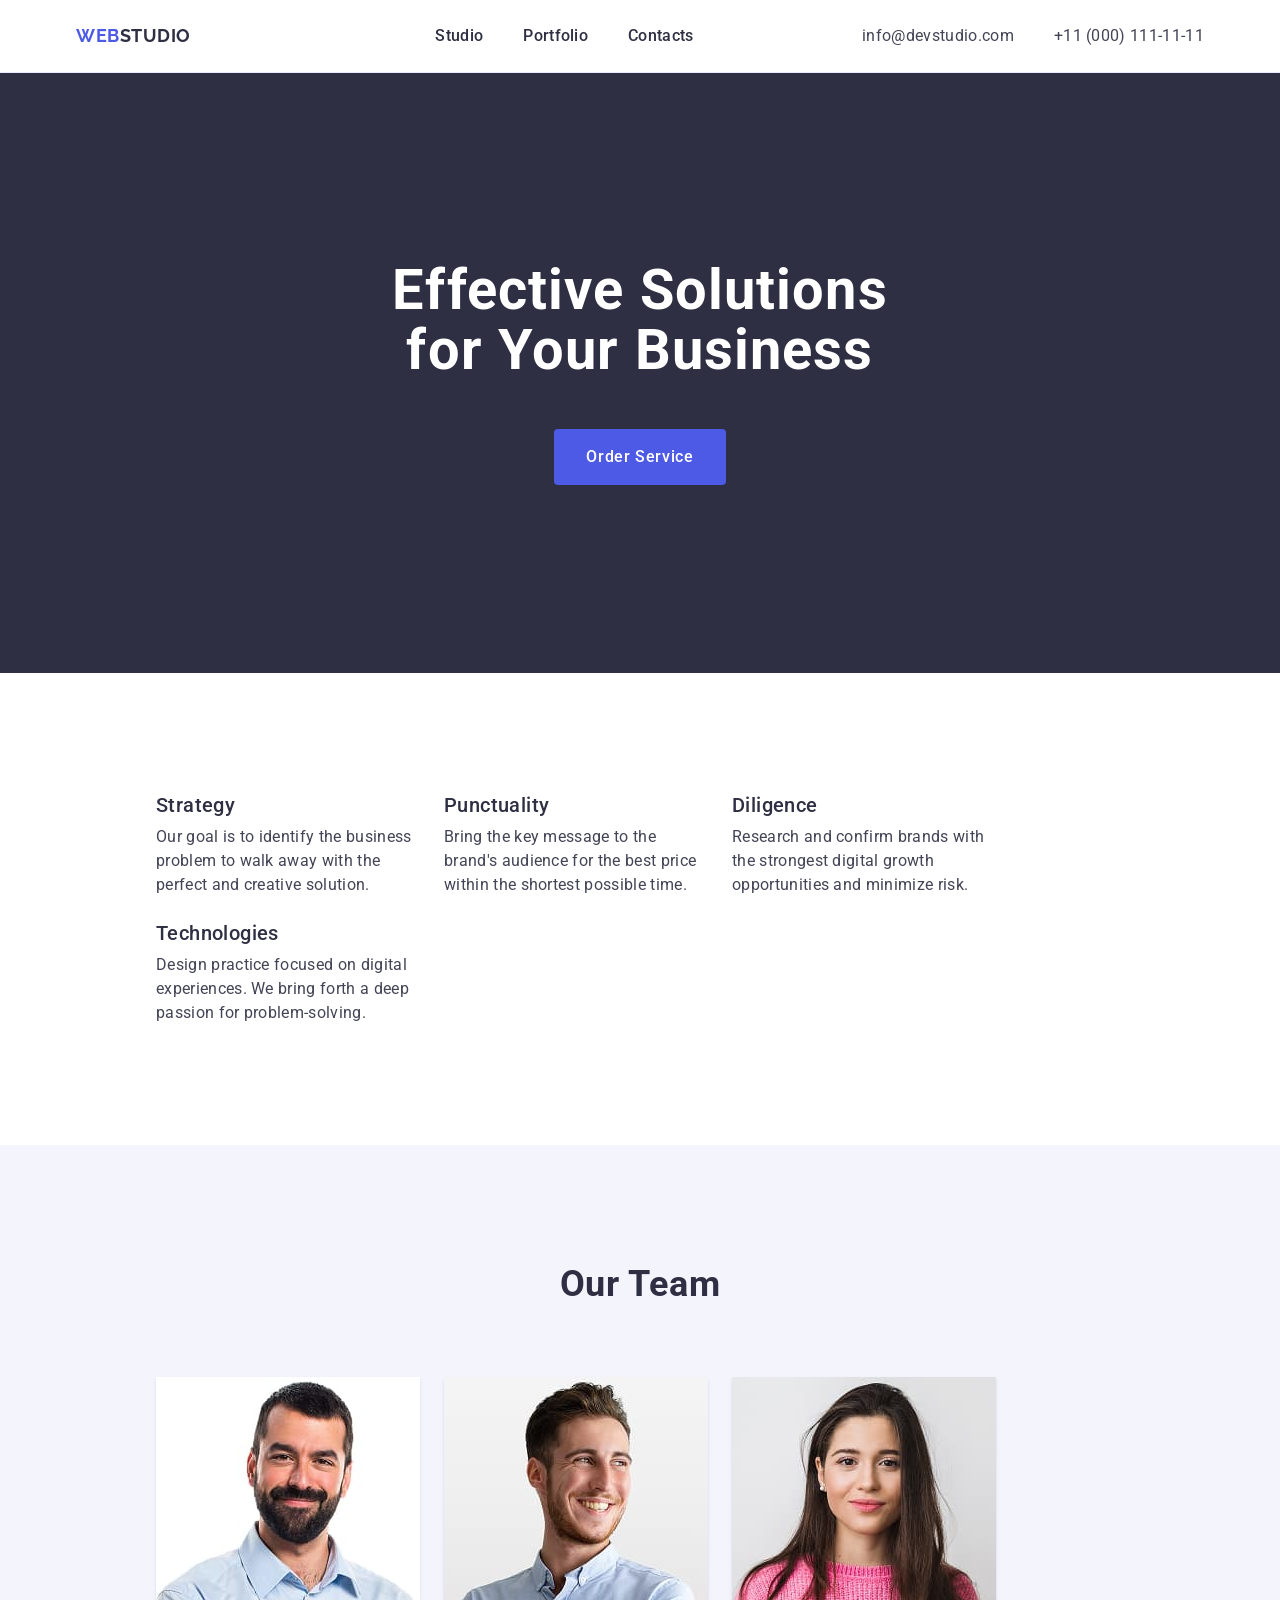
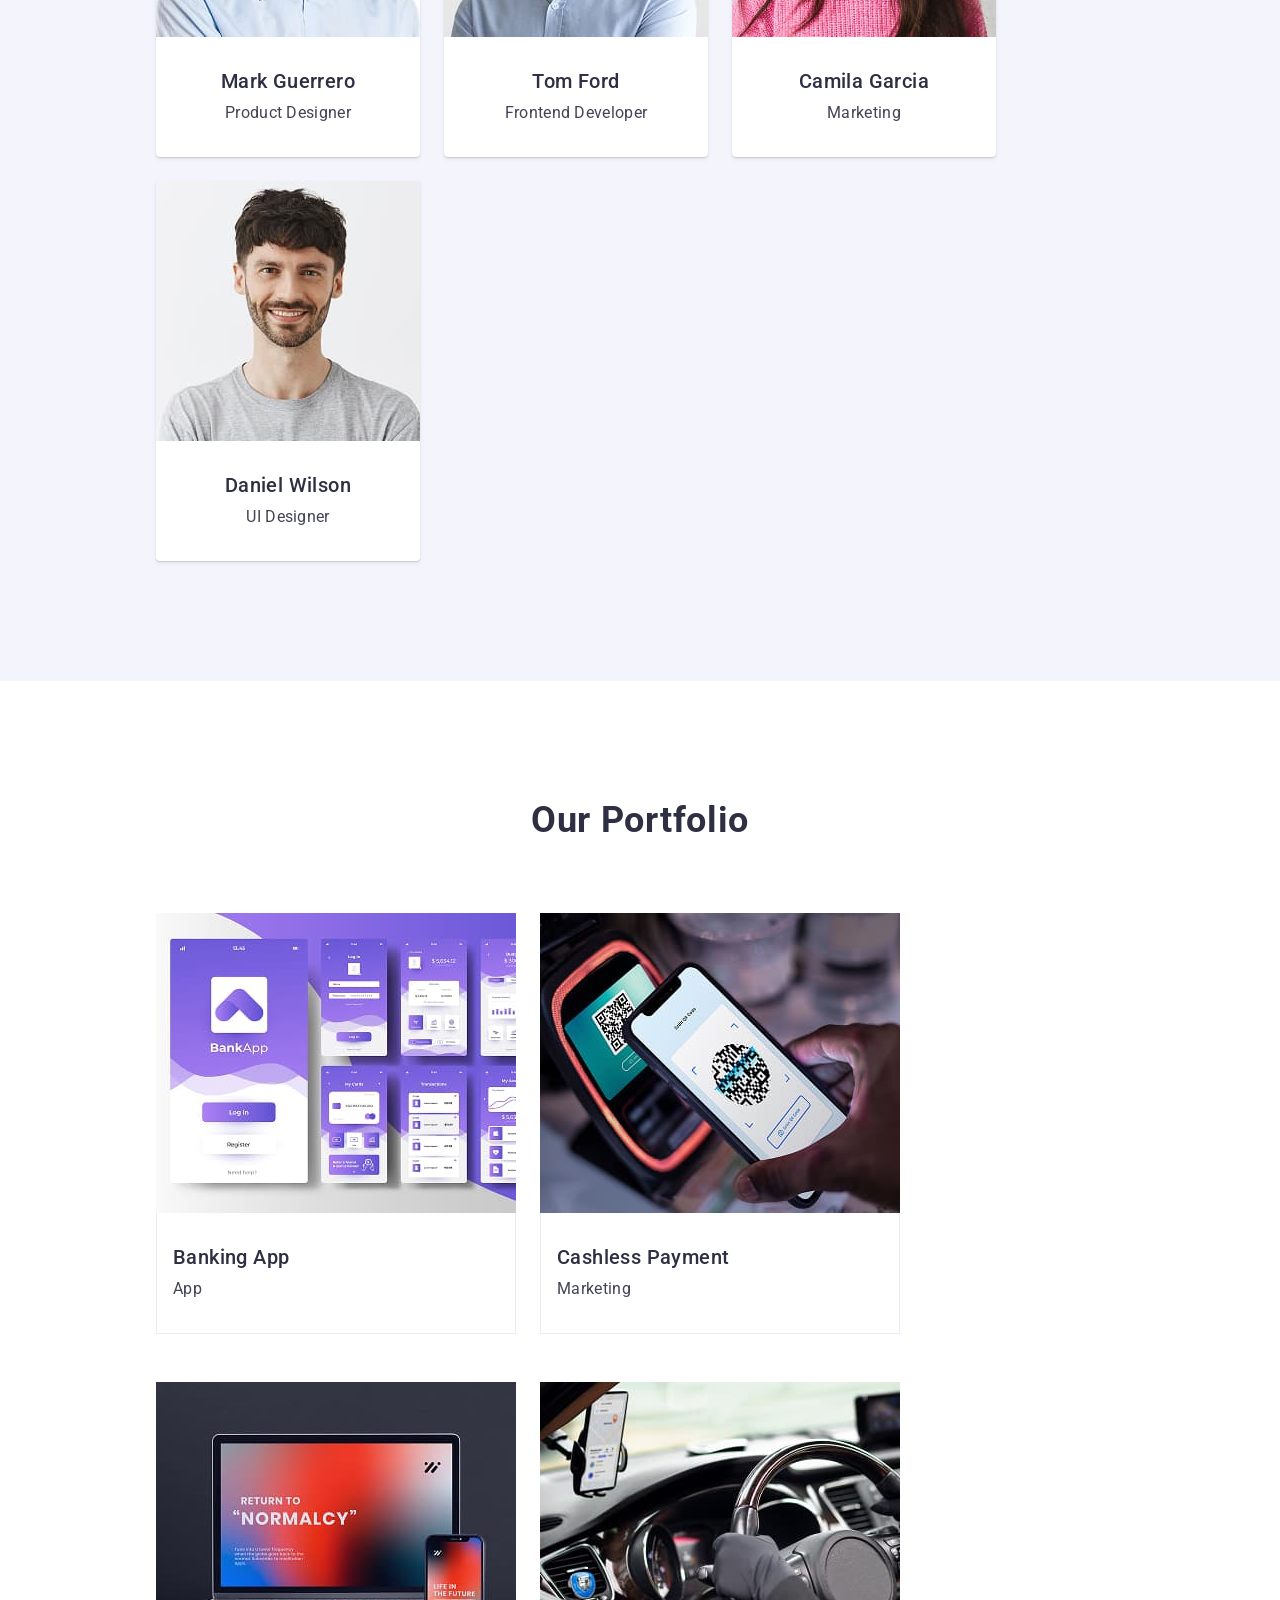
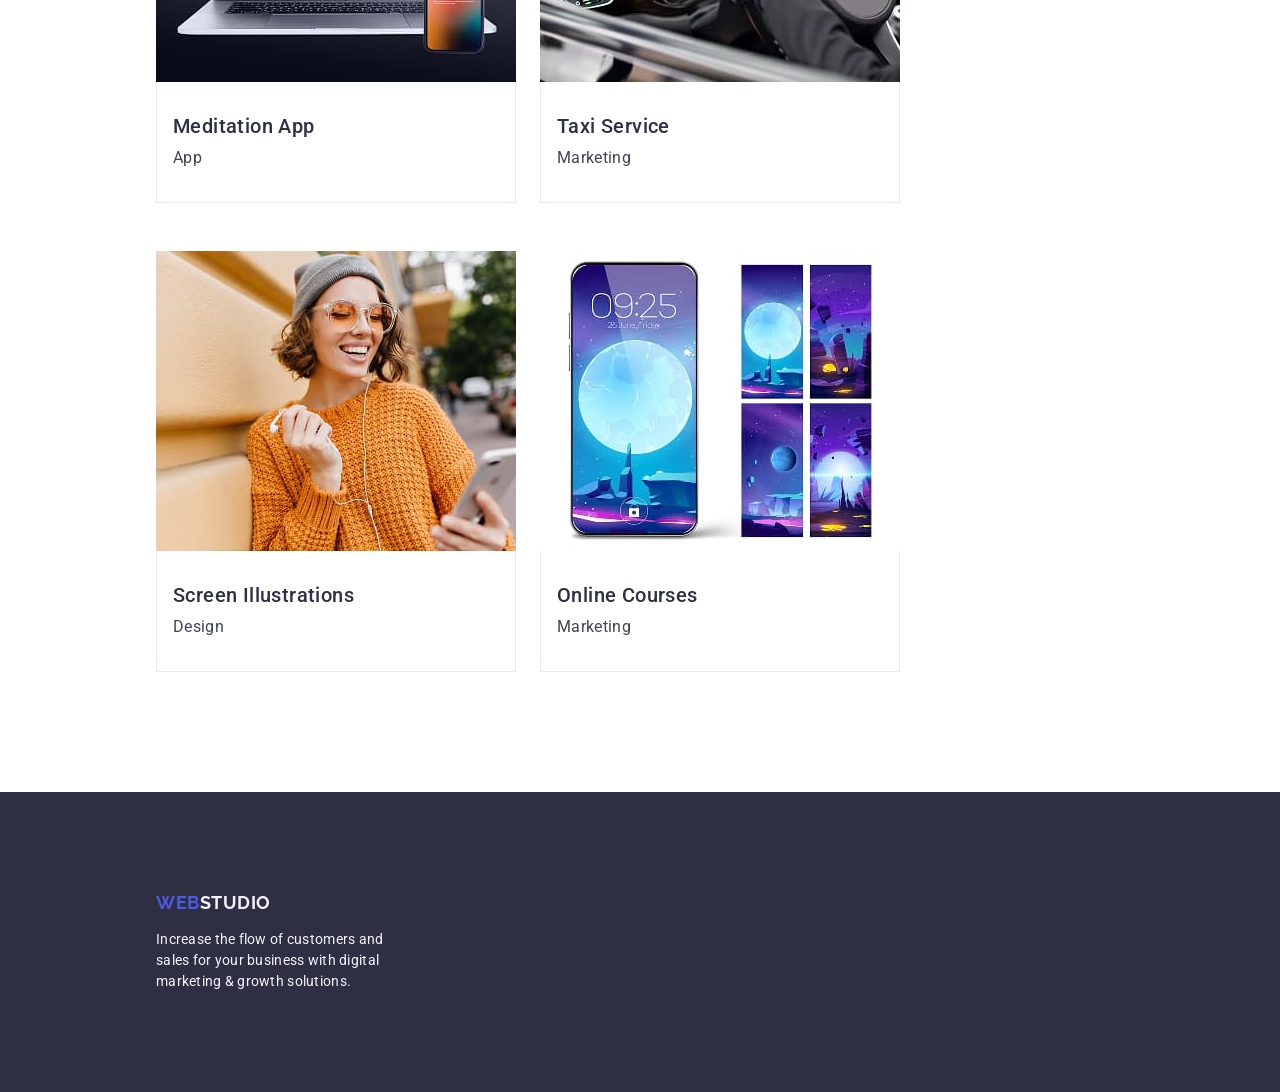
==== commit 4c34f309: "header" ====
--- a/index.html
+++ b/index.html
@@ -34,35 +34,33 @@
         <a class="header-logo link" href="./index.html" lang="en"
           >WEB<span class="header-logo-studio">Studio</span></a
         >
-        <div class="xxxxxxxx">
-          <nav class="header-nav">
-            <ul class="header-list list">
-              <li class="header-item">
-                <a class="header-link link" href="./index.html">Studio</a>
-              </li>
-              <li class="header-item">
-                <a class="header-link link" href="">Portfolio</a>
-              </li>
-              <li class="header-item">
-                <a class="header-link link" href="">Contacts</a>
-              </li>
-            </ul>
-          </nav>
-          <address class="header-address">
-            <ul class="address-list list">
-              <li class="address-item">
-                <a class="header-address link" href="mailto:info@devstudio.com"
-                  >info@devstudio.com</a
-                >
-              </li>
-              <li class="address-item">
-                <a class="header-address link" href="tel:+110001111111"
-                  >+11 (000) 111-11-11</a
-                >
-              </li>
-            </ul>
-          </address>
-        </div>
+        <nav class="header-nav">
+          <ul class="header-list list">
+            <li class="header-item">
+              <a class="header-link link" href="./index.html">Studio</a>
+            </li>
+            <li class="header-item">
+              <a class="header-link link" href="">Portfolio</a>
+            </li>
+            <li class="header-item">
+              <a class="header-link link" href="">Contacts</a>
+            </li>
+          </ul>
+        </nav>
+        <address class="header-address">
+          <ul class="address-list list">
+            <li class="address-item">
+              <a class="header-address link" href="mailto:info@devstudio.com"
+                >info@devstudio.com</a
+              >
+            </li>
+            <li class="address-item">
+              <a class="header-address link" href="tel:+110001111111"
+                >+11 (000) 111-11-11</a
+              >
+            </li>
+          </ul>
+        </address>
       </div>
     </header>
     <main class="main-padding">
--- a/css/styles.css
+++ b/css/styles.css
@@ -102,7 +102,6 @@
 
 /* header*/
 
-/* Стиль хедера */
 .flex-header {
   border-bottom: 1px solid #e7e9fc;
   background-color: var(--background-color);
@@ -116,10 +115,6 @@
   width: 1158px;
   padding: 0 15px;
   margin: 0 auto;
-}
-
-.xxxxxxxx {
-  display: flex;
 }
 
 /* Логотип */
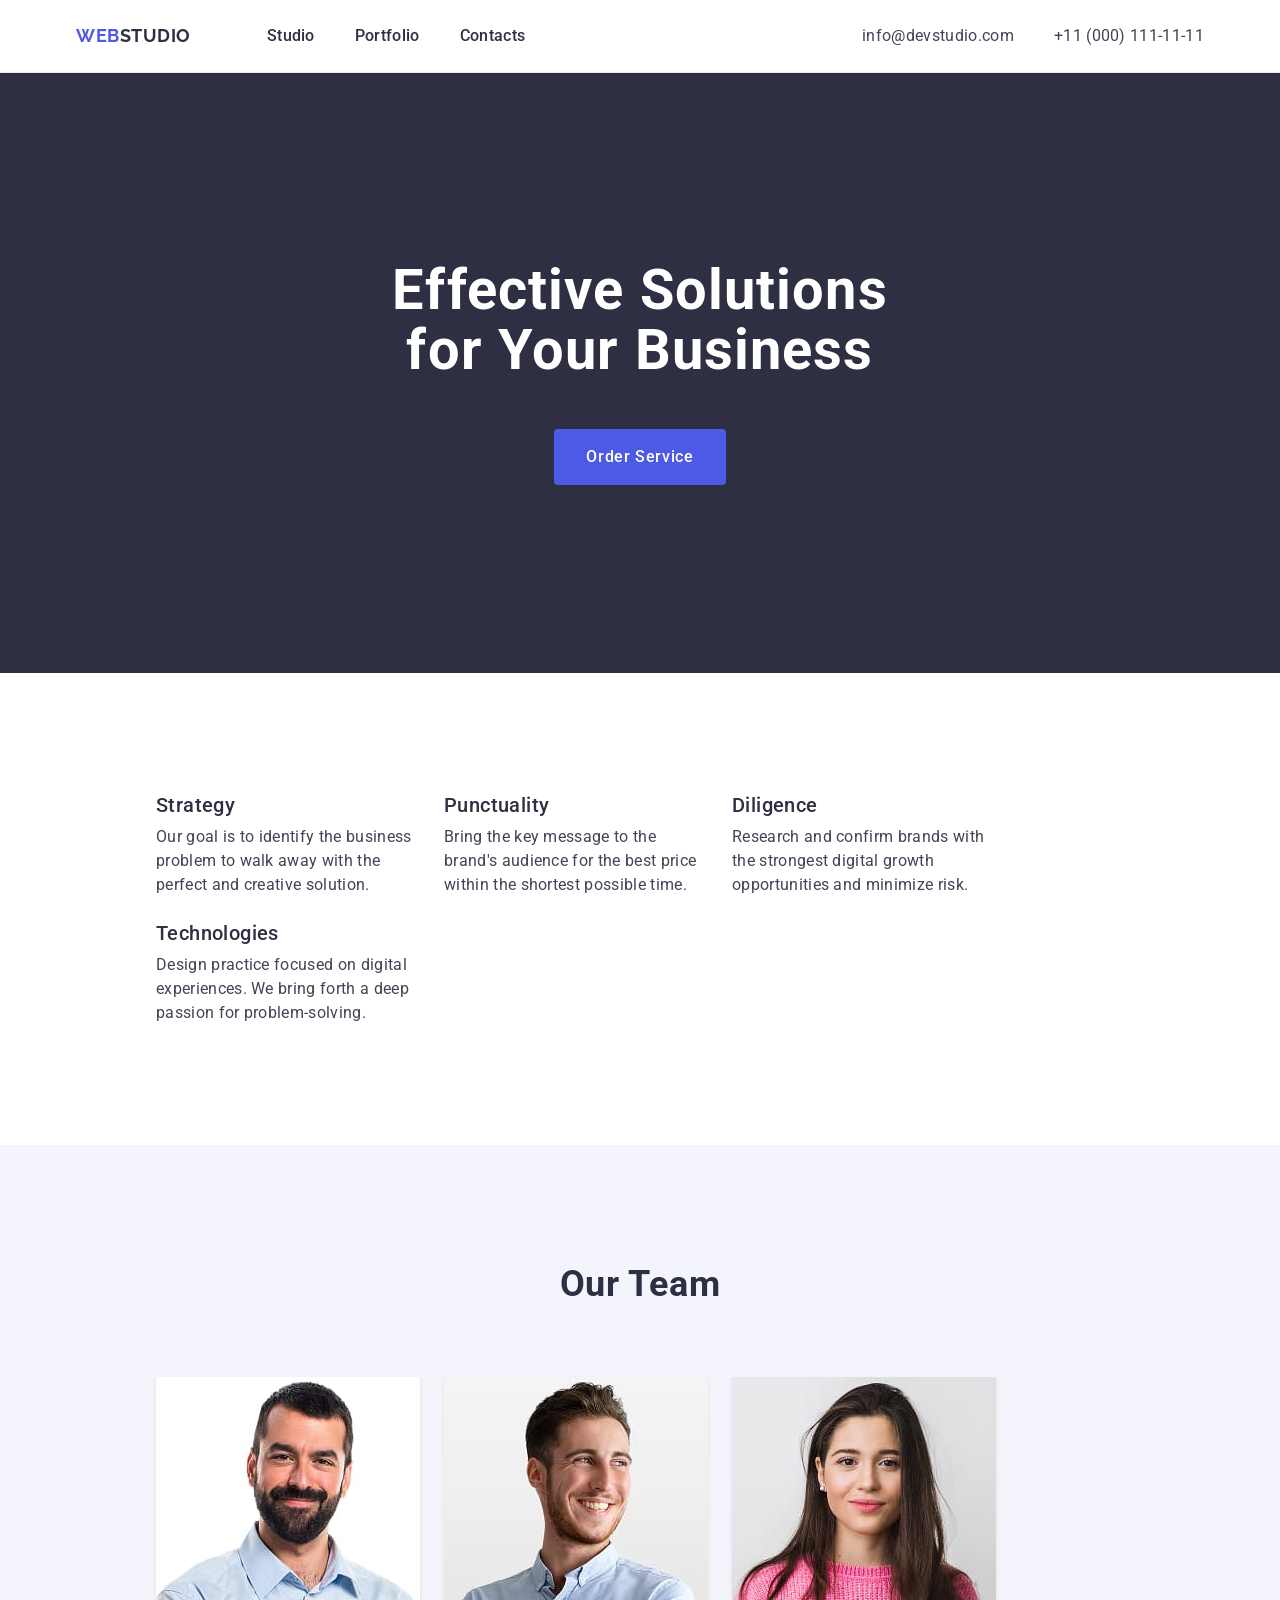
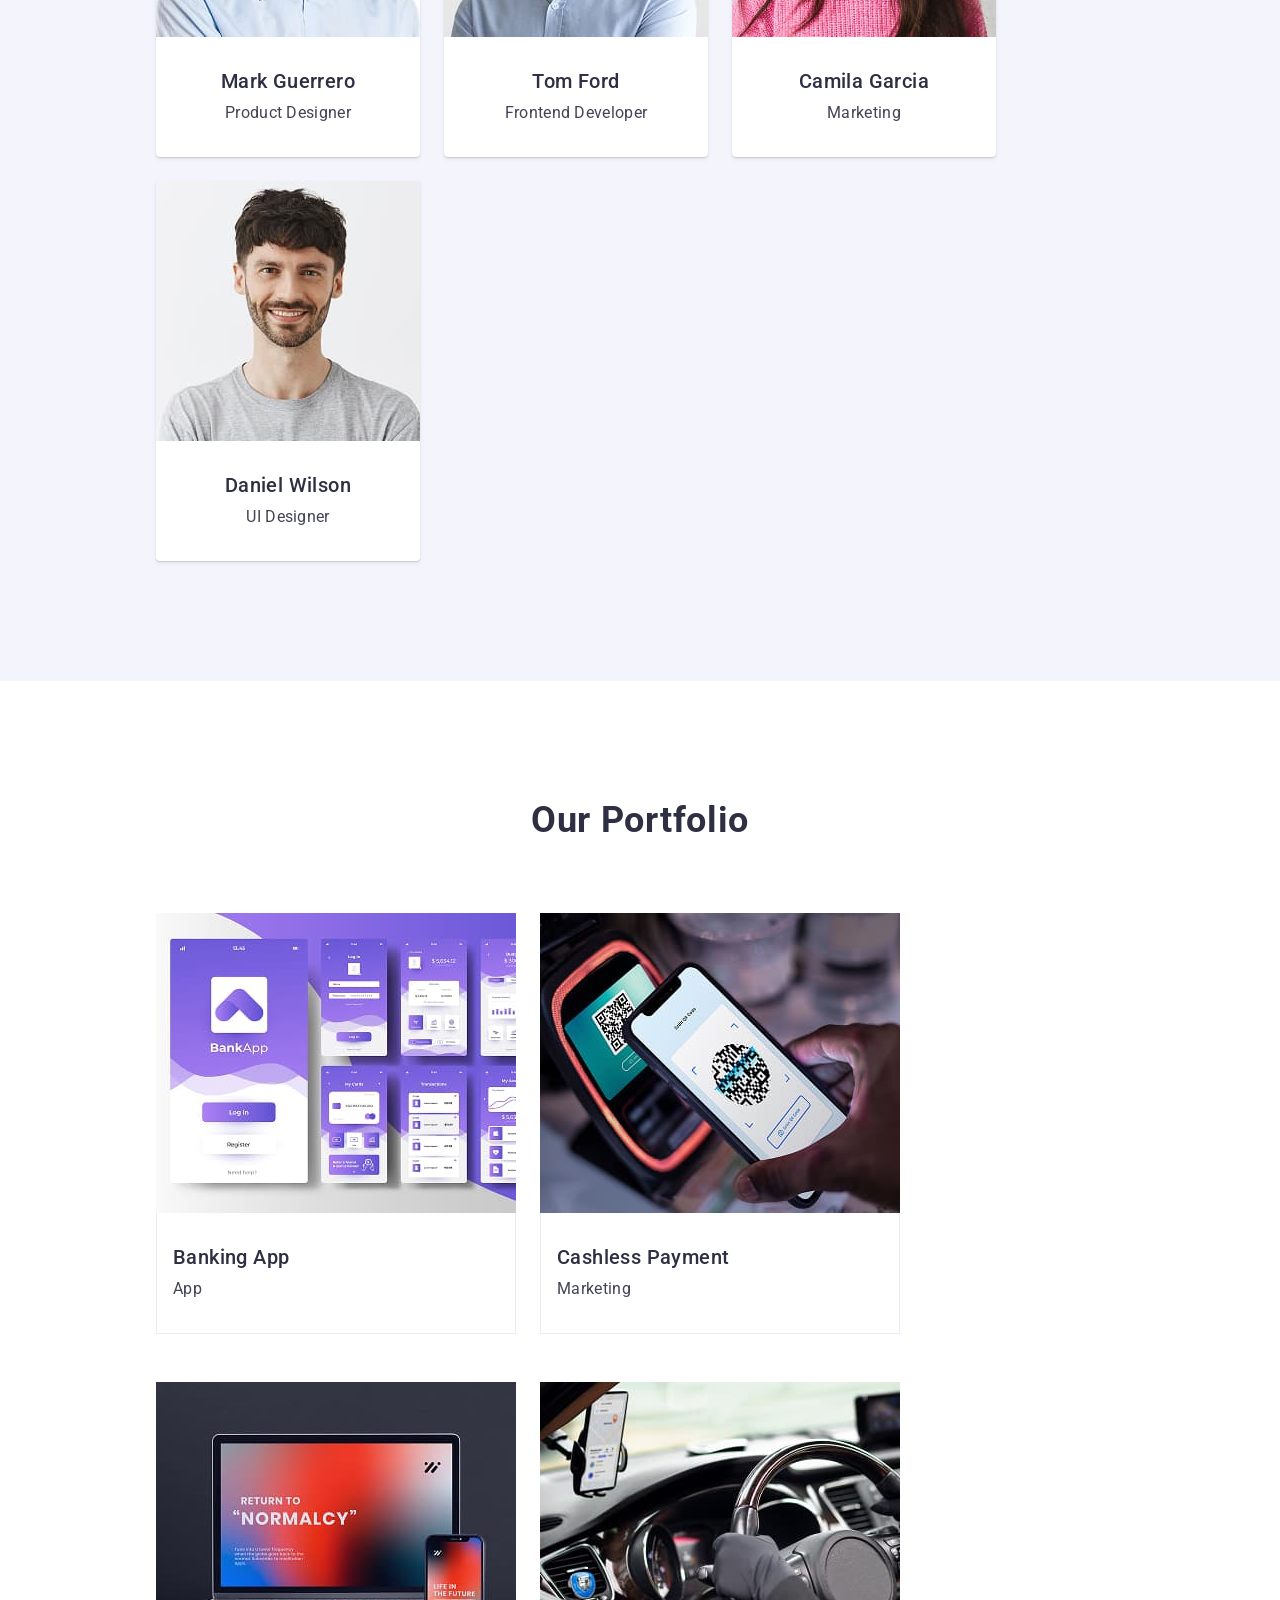
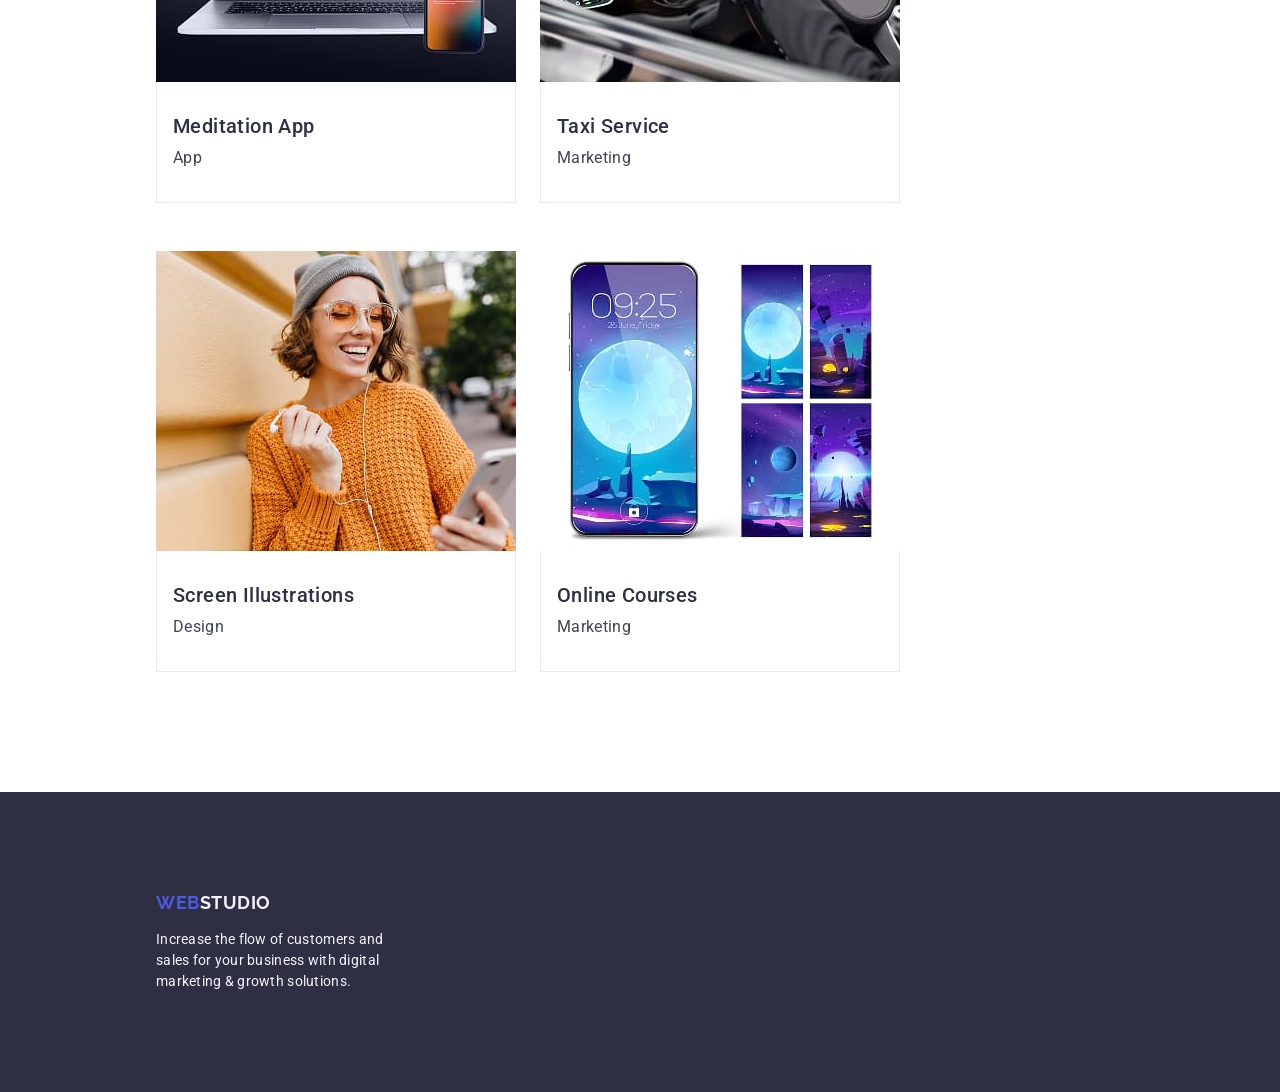
==== commit 1f37d64a: "Update index.html" ====
--- a/index.html
+++ b/index.html
@@ -31,10 +31,10 @@
   <body>
     <header class="flex-header">
       <div class="header-container container">
-        <a class="header-logo link" href="./index.html" lang="en"
-          >WEB<span class="header-logo-studio">Studio</span></a
-        >
         <nav class="header-nav">
+          <a class="header-logo link" href="./index.html" lang="en"
+            >WEB<span class="header-logo-studio">Studio</span></a
+          >
           <ul class="header-list list">
             <li class="header-item">
               <a class="header-link link" href="./index.html">Studio</a>
--- a/css/styles.css
+++ b/css/styles.css
@@ -159,14 +159,13 @@
 
 /* Посилання */
 .header-link {
-  display: block;
   font-weight: 500;
   font-size: 16px;
   line-height: 1.5;
   letter-spacing: 0.02em;
   color: var(--h-color);
   /* padding: 24px 0; */
-  transition: color 250ms ease;
+  /* transition: color 250ms ease; */
 }
 
 .header-link:hover,
